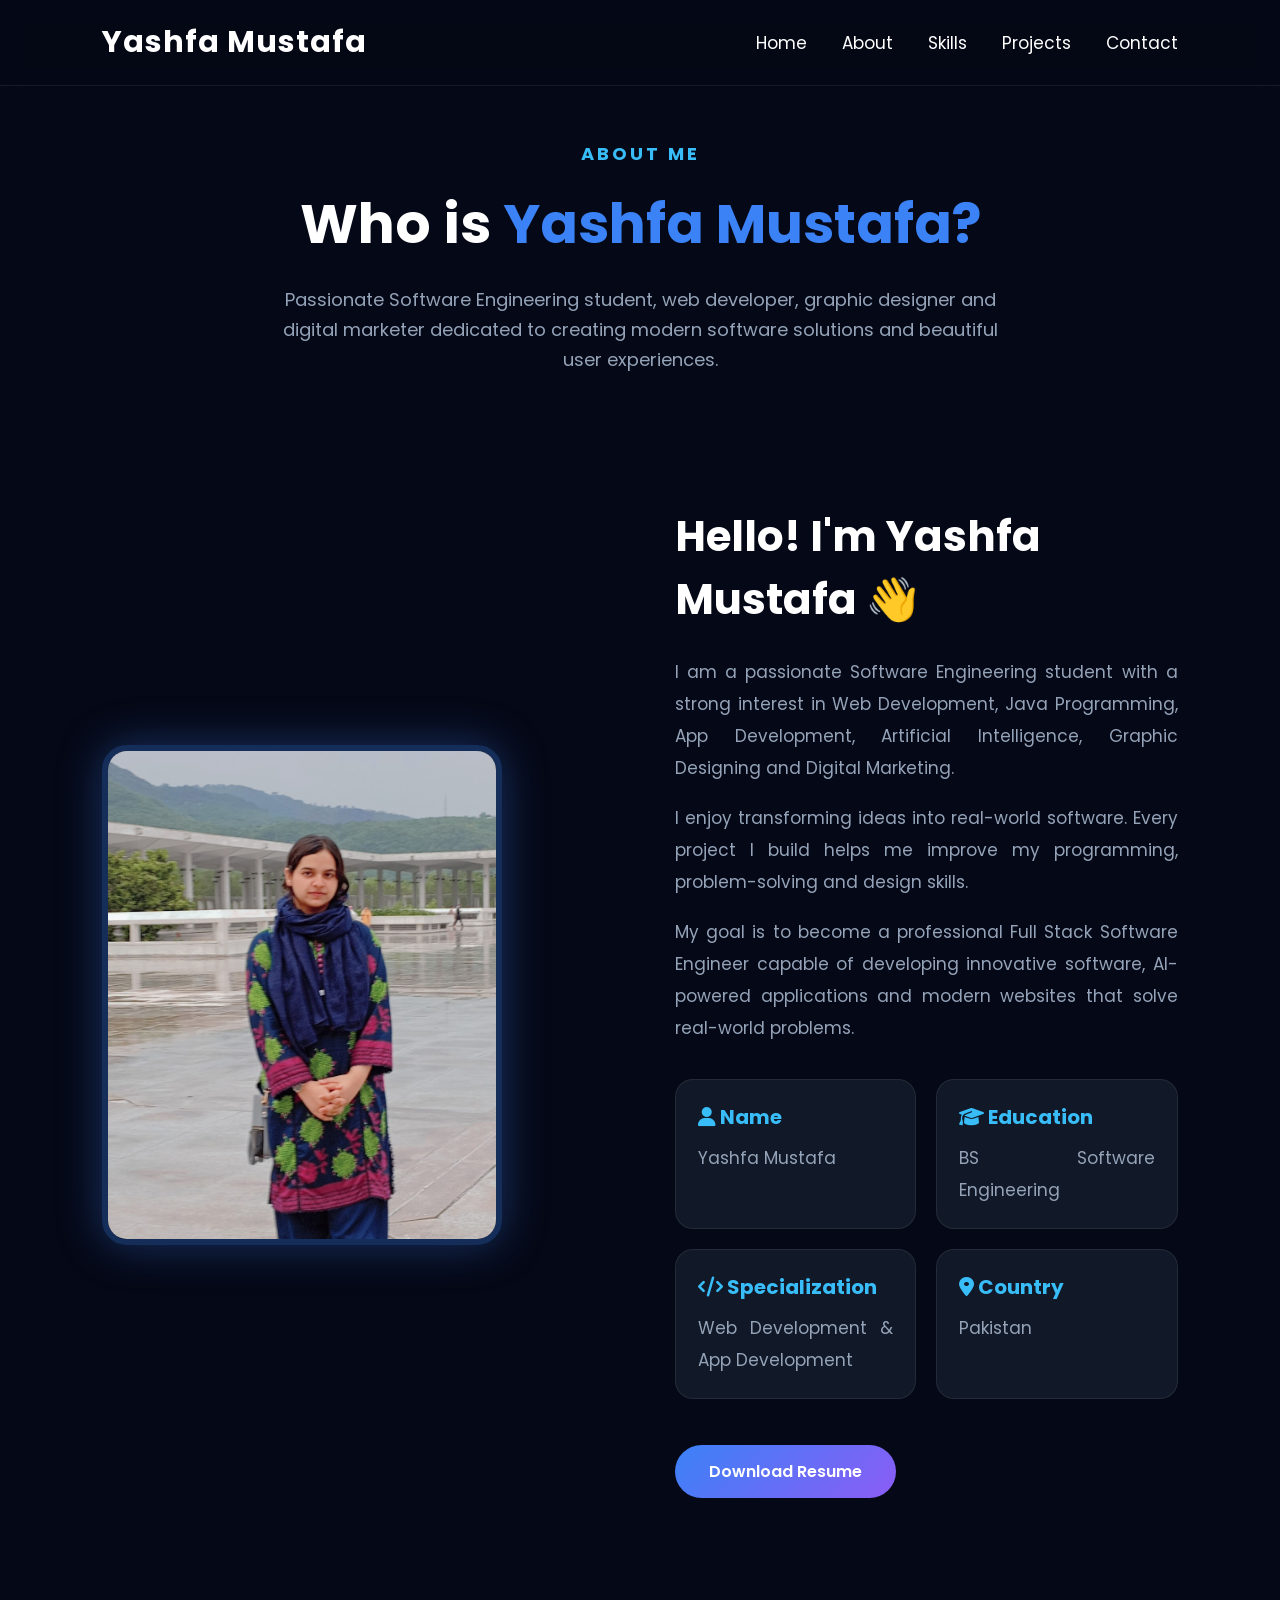
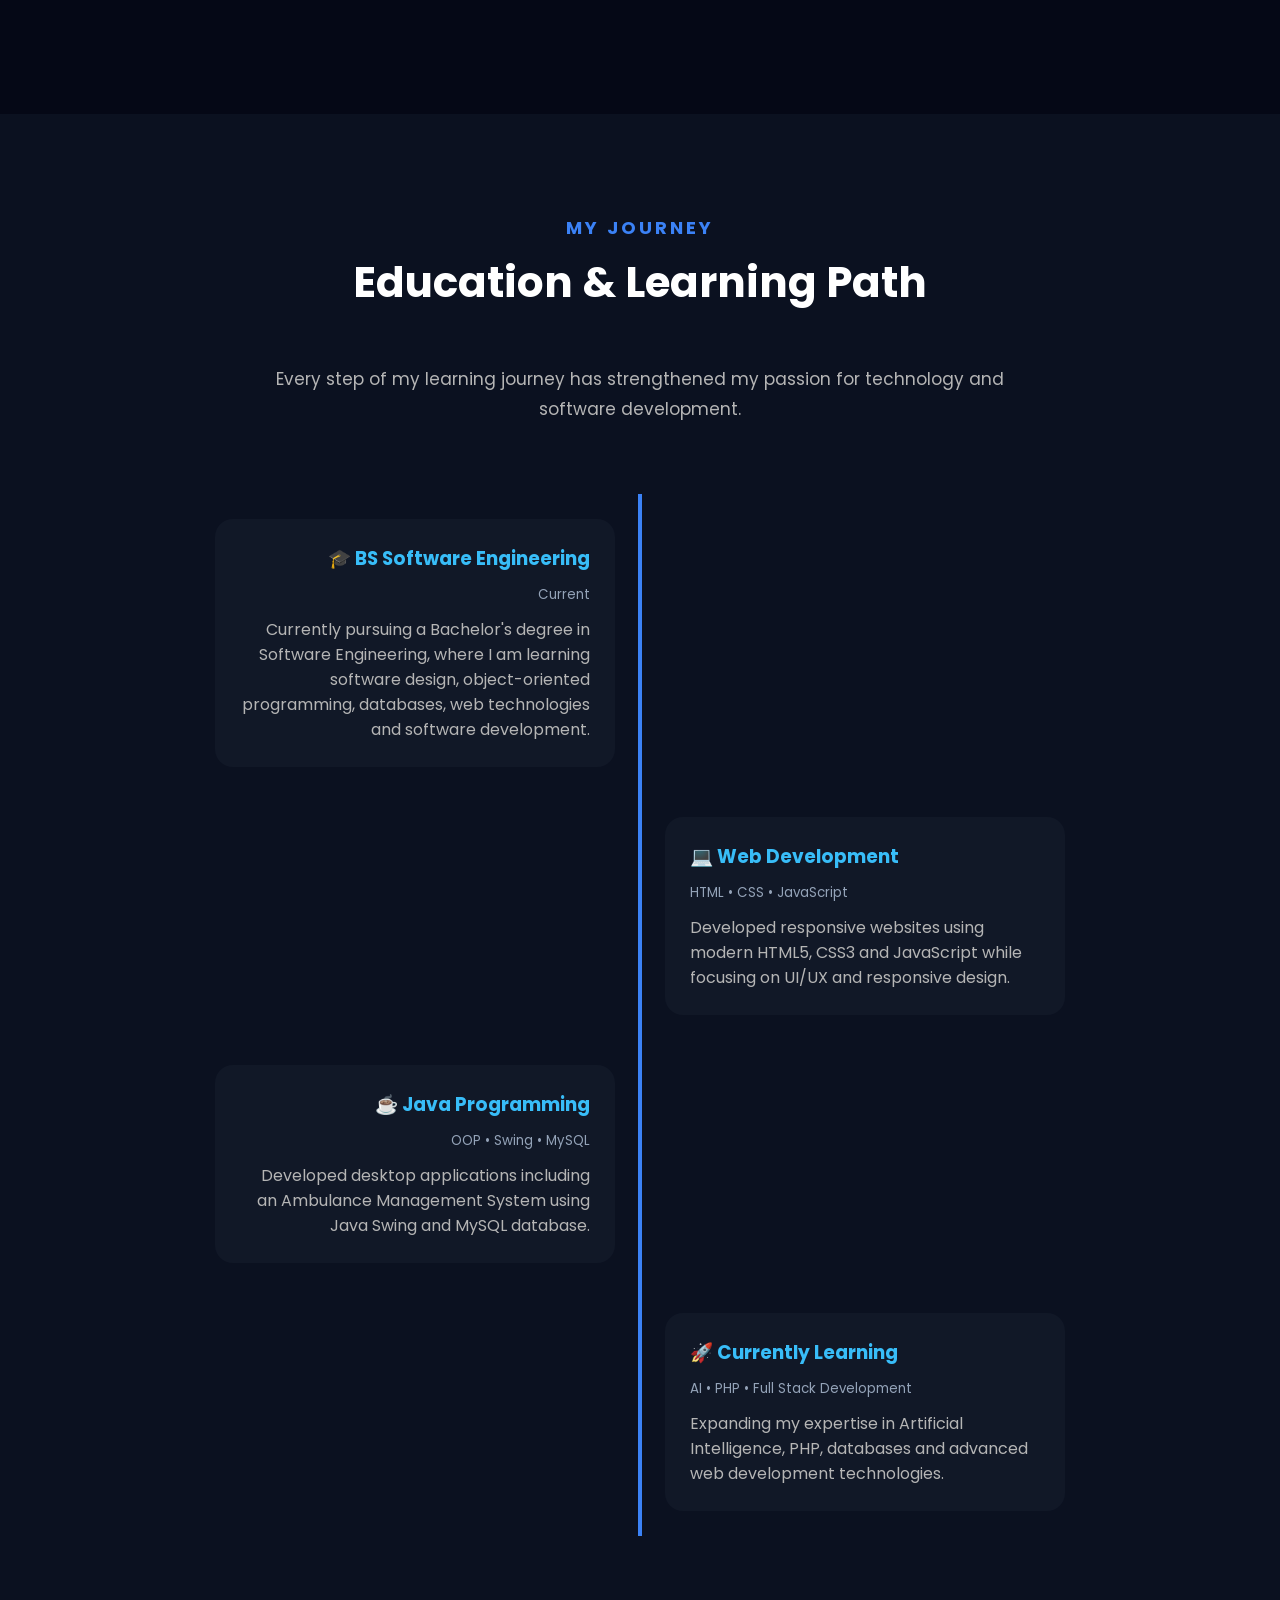
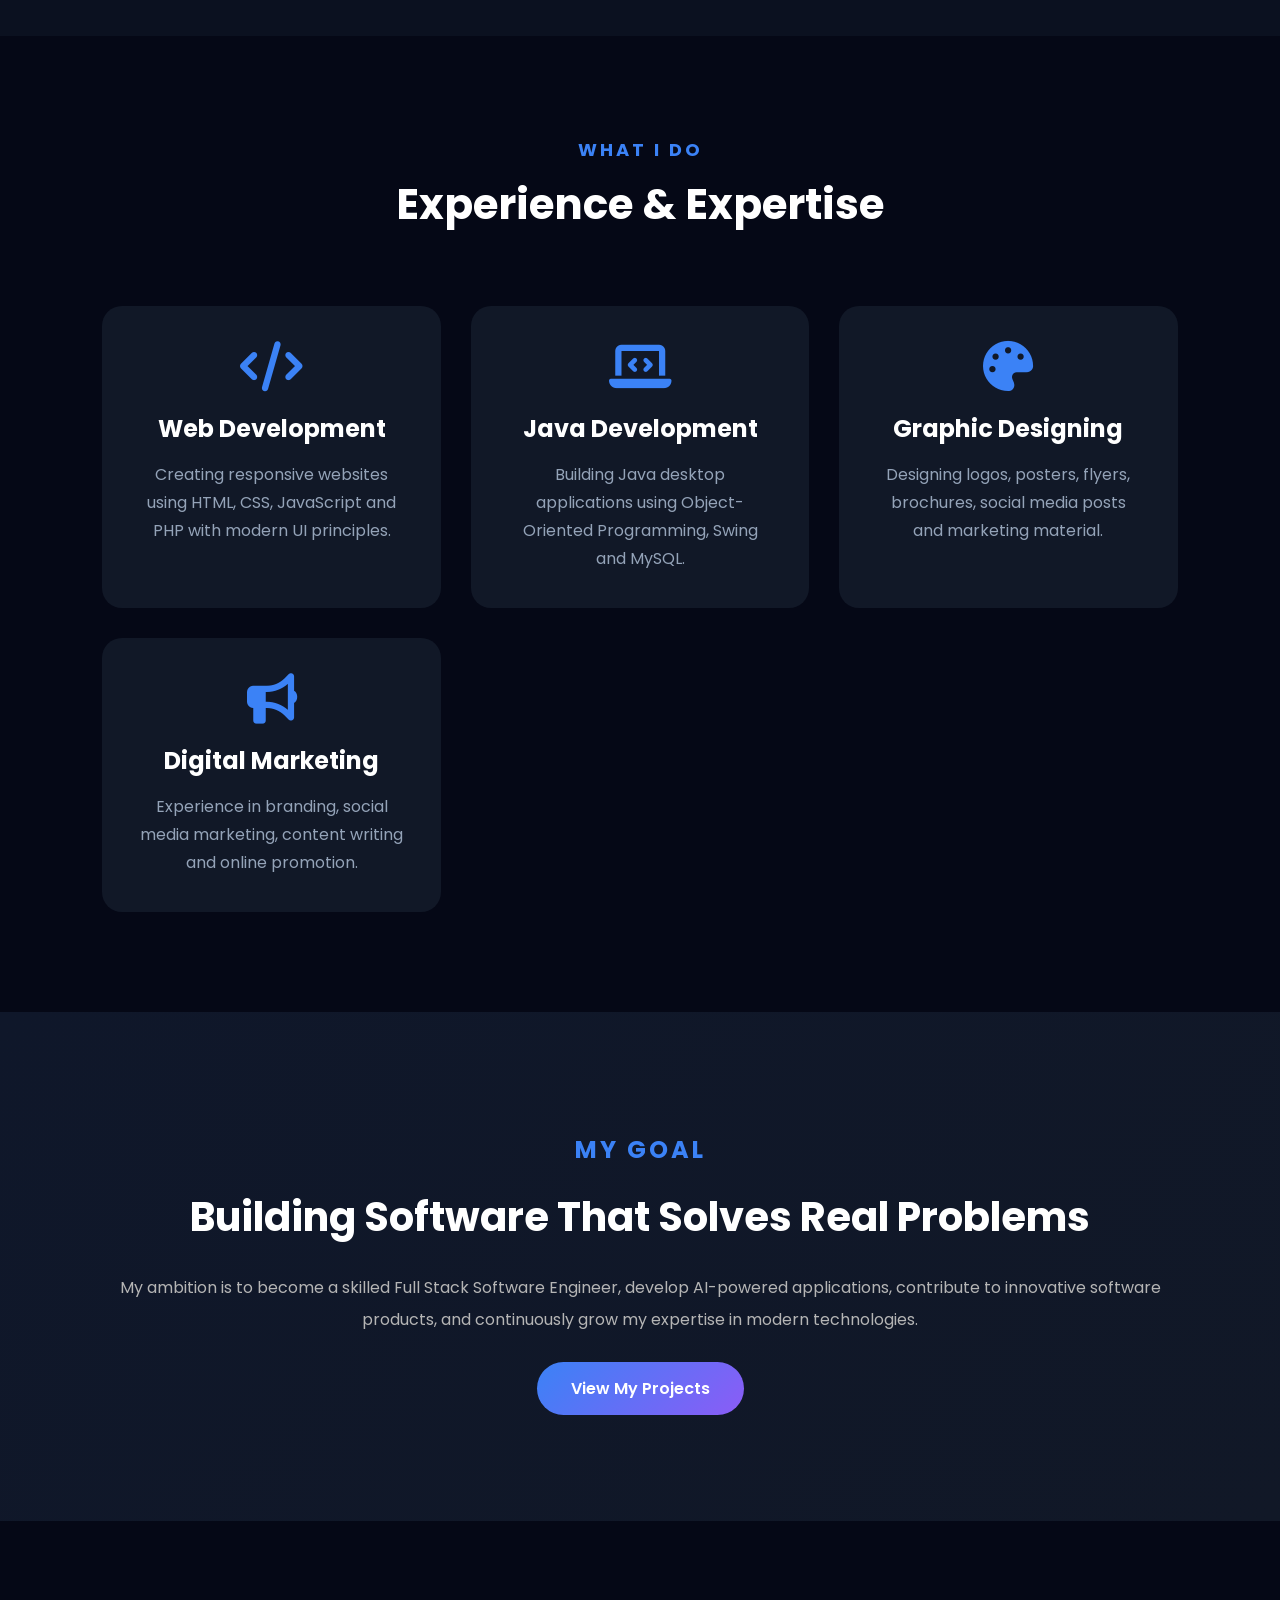
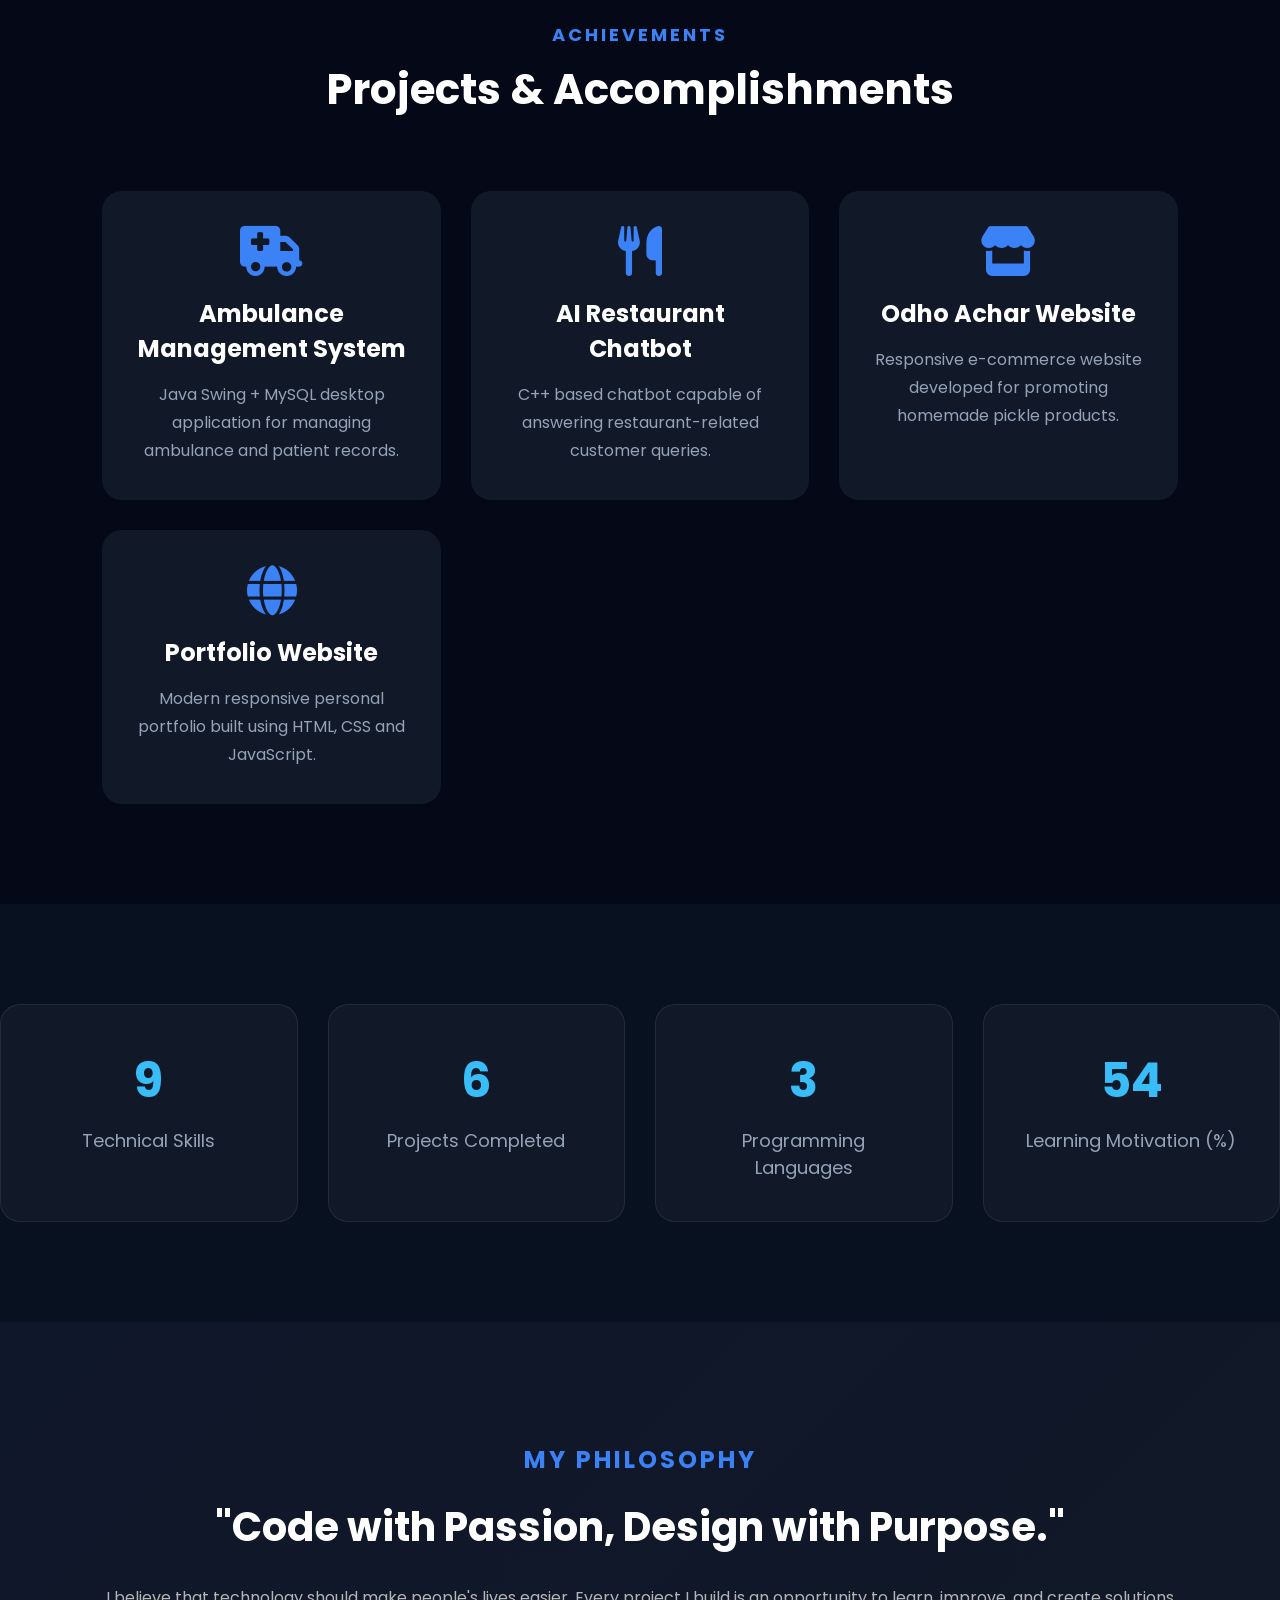
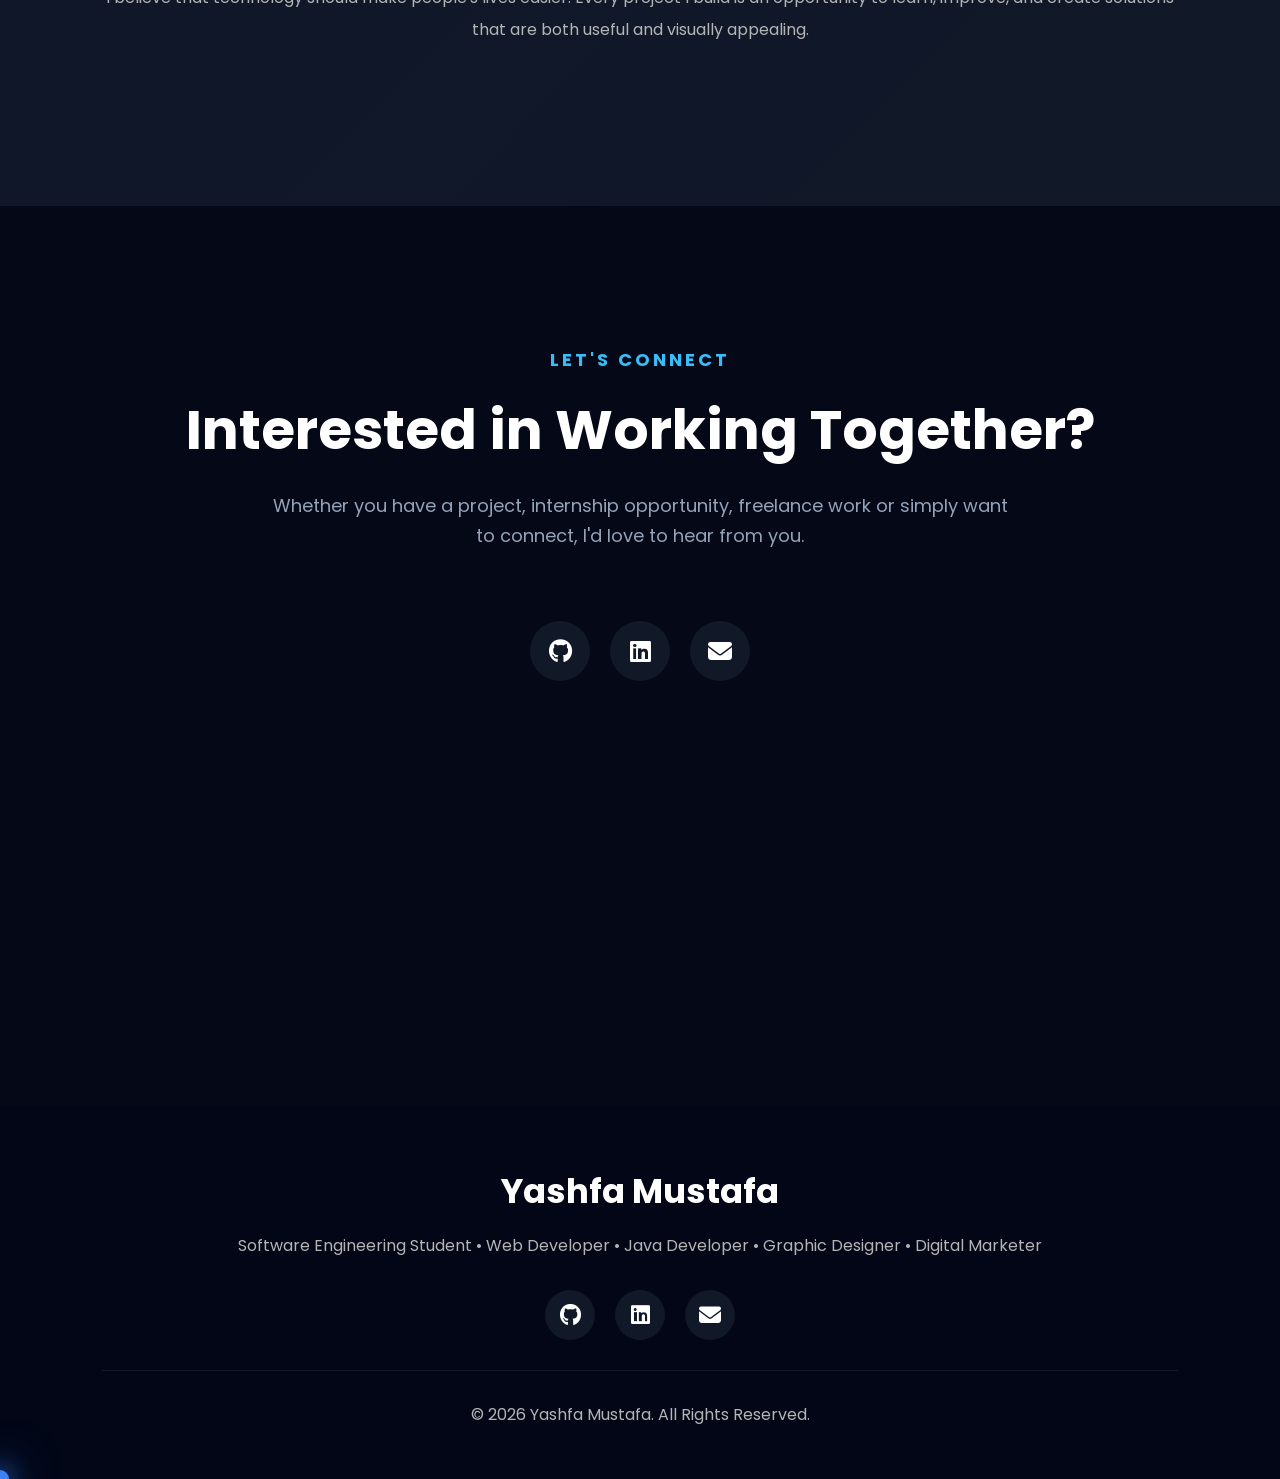
==== about.html @ 3dda93c2 "Add files via upload" ====
<!DOCTYPE html>
<html lang="en">

<head>

    <meta charset="UTF-8">

    <meta name="viewport" content="width=device-width, initial-scale=1.0">

    <title>About | Yashfa Mustafa</title>

    <link rel="stylesheet" href="style.css">

    <!-- Google Font -->

    <link href="https://fonts.googleapis.com/css2?family=Poppins:wght@300;400;500;600;700;800&display=swap" rel="stylesheet">

    <!-- Font Awesome -->

    <link rel="stylesheet"
        href="https://cdnjs.cloudflare.com/ajax/libs/font-awesome/6.6.0/css/all.min.css">

</head>

<body>

    <!--================ NAVBAR ================-->

    <nav class="navbar">

        <div class="logo">

            <a href="index.html">Yashfa Mustafa</a>

        </div>

        <ul class="nav-links">

            <li><a href="index.html">Home</a></li>

            <li><a href="about.html" class="active">About</a></li>

            <li><a href="skills.html">Skills</a></li>

            <li><a href="projects.html">Projects</a></li>

            <li><a href="contact.html">Contact</a></li>

        </ul>

    </nav>

    <!--================ ABOUT HERO ================-->

    <section class="about-page">

        <div class="about-header">

            <h4>ABOUT ME</h4>

            <h1>Who is <span>Yashfa Mustafa?</span></h1>

            <p>

                Passionate Software Engineering student, web developer,
                graphic designer and digital marketer dedicated to creating
                modern software solutions and beautiful user experiences.

            </p>

        </div>

        <div class="about-container">

            <!-- Left -->

            <div class="about-image fade-up">

                <img src="about.jpeg" alt="Yashfa Mustafa">

            </div>

            <!-- Right -->

            <div class="about-content fade-up">

                <h2>Hello! I'm Yashfa Mustafa 👋</h2>

                <p>

                    I am a passionate Software Engineering student with a
                    strong interest in Web Development, Java Programming, App Development,
                    Artificial Intelligence, Graphic Designing and Digital
                    Marketing.

                </p>

                <p>

                    I enjoy transforming ideas into real-world software.
                    Every project I build helps me improve my programming,
                    problem-solving and design skills.

                </p>

                <p>

                    My goal is to become a professional Full Stack Software
                    Engineer capable of developing innovative software,
                    AI-powered applications and modern websites that solve
                    real-world problems.

                </p>

                <div class="about-info">

                    <div class="info-box">

                        <h3><i class="fa-solid fa-user"></i> Name</h3>

                        <p>Yashfa Mustafa</p>

                    </div>

                    <div class="info-box">

                        <h3><i class="fa-solid fa-graduation-cap"></i> Education</h3>

                        <p>BS Software Engineering</p>

                    </div>

                    <div class="info-box">

                        <h3><i class="fa-solid fa-code"></i> Specialization</h3>

                        <p>Web Development & App  Development</p>

                    </div>

                    <div class="info-box">

                        <h3><i class="fa-solid fa-location-dot"></i> Country</h3>

                        <p>Pakistan</p>

                    </div>

                </div>

                <br>

                <a href="resume.pdf" class="btn-primary" download>

                    Download Resume

                </a>

            </div>

        </div>

    </section>
        <!--================ EDUCATION TIMELINE ================-->

    <section class="education">
        

        <div class="section-title">

            <h4>MY JOURNEY</h4>

            <h2>Education & Learning Path</h2>

            <p>
                Every step of my learning journey has strengthened my passion
                for technology and software development.
            </p>

        </div>

        <div class="timeline">

            <div class="timeline-item">

                <div class="timeline-content">

                    <h3>🎓 BS Software Engineering</h3>

                    <small>Current</small>

                    <p>

                        Currently pursuing a Bachelor's degree in Software Engineering,
                        where I am learning software design, object-oriented programming,
                        databases, web technologies and software development.

                    </p>

                </div>

            </div>

            <div class="timeline-item">

                <div class="timeline-content">

                    <h3>💻 Web Development</h3>

                    <small>HTML • CSS • JavaScript</small>

                    <p>

                        Developed responsive websites using modern HTML5, CSS3
                        and JavaScript while focusing on UI/UX and responsive design.

                    </p>

                </div>

            </div>

            <div class="timeline-item">

                <div class="timeline-content">

                    <h3>☕ Java Programming</h3>

                    <small>OOP • Swing • MySQL</small>

                    <p>

                        Developed desktop applications including an Ambulance
                        Management System using Java Swing and MySQL database.

                    </p>

                </div>

            </div>

            <div class="timeline-item">

                <div class="timeline-content">

                    <h3>🚀 Currently Learning</h3>

                    <small>AI • PHP • Full Stack Development</small>

                    <p>

                        Expanding my expertise in Artificial Intelligence,
                        PHP, databases and advanced web development technologies.

                    </p>

                </div>

            </div>

        </div>

    </section>

    <!--================ EXPERIENCE ================-->

    <section class="achievement">

        <div class="section-title">

            <h4>WHAT I DO</h4>

            <h2>Experience & Expertise</h2>

        </div>

        <div class="achievement-grid">

            <div class="achievement-card">

                <i class="fa-solid fa-code"></i>

                <h3>Web Development</h3>

                <p>

                    Creating responsive websites using HTML, CSS,
                    JavaScript and PHP with modern UI principles.

                </p>

            </div>

            <div class="achievement-card">

                <i class="fa-solid fa-laptop-code"></i>

                <h3>Java Development</h3>

                <p>

                    Building Java desktop applications using
                    Object-Oriented Programming, Swing and MySQL.

                </p>

            </div>

            <div class="achievement-card">

                <i class="fa-solid fa-palette"></i>

                <h3>Graphic Designing</h3>

                <p>

                    Designing logos, posters, flyers, brochures,
                    social media posts and marketing material.

                </p>

            </div>

            <div class="achievement-card">

                <i class="fa-solid fa-bullhorn"></i>

                <h3>Digital Marketing</h3>

                <p>

                    Experience in branding, social media marketing,
                    content writing and online promotion.

                </p>

            </div>

        </div>

    </section>

    <!--================ CAREER GOAL ================-->

    <section class="cta">

        <h2>MY GOAL</h2>

        <h1>Building Software That Solves Real Problems</h1>

        <p>

            My ambition is to become a skilled Full Stack Software Engineer,
            develop AI-powered applications, contribute to innovative software
            products, and continuously grow my expertise in modern technologies.

        </p>

        <a href="projects.html" class="btn-primary">

            View My Projects

        </a>

    </section>

    <!--================ ACHIEVEMENTS ================-->

    <section class="achievement">

        <div class="section-title">

            <h4>ACHIEVEMENTS</h4>

            <h2>Projects & Accomplishments</h2>

        </div>

        <div class="achievement-grid">

            <div class="achievement-card">

                <i class="fa-solid fa-truck-medical"></i>

                <h3>Ambulance Management System</h3>

                <p>

                    Java Swing + MySQL desktop application for
                    managing ambulance and patient records.

                </p>

            </div>

            <div class="achievement-card">

                <i class="fa-solid fa-utensils"></i>

                <h3>AI Restaurant Chatbot</h3>

                <p>

                    C++ based chatbot capable of answering
                    restaurant-related customer queries.

                </p>

            </div>

            <div class="achievement-card">

                <i class="fa-solid fa-store"></i>

                <h3>Odho Achar Website</h3>

                <p>

                    Responsive e-commerce website developed
                    for promoting homemade pickle products.

                </p>

            </div>

            <div class="achievement-card">

                <i class="fa-solid fa-globe"></i>

                <h3>Portfolio Website</h3>

                <p>

                    Modern responsive personal portfolio built
                    using HTML, CSS and JavaScript.

                </p>

            </div>

        </div>

    </section>

    <!--================ STATISTICS ================-->

    <section class="stats">

        <div class="stat-box">

            <h2 class="counter" data-target="15">0</h2>

            <p>Technical Skills</p>

        </div>

        <div class="stat-box">

            <h2 class="counter" data-target="10">0</h2>

            <p>Projects Completed</p>

        </div>

        <div class="stat-box">

            <h2 class="counter" data-target="5">0</h2>

            <p>Programming Languages</p>

        </div>

        <div class="stat-box">

            <h2 class="counter" data-target="100">0</h2>

            <p>Learning Motivation (%)</p>

        </div>

    </section>
        <!--================ PERSONAL QUOTE ================-->

    <section class="cta">

        <h2>MY PHILOSOPHY</h2>

        <h1>"Code with Passion, Design with Purpose."</h1>

        <p>

            I believe that technology should make people's lives easier.
            Every project I build is an opportunity to learn, improve,
            and create solutions that are both useful and visually appealing.

        </p>

    </section>

    <!--================ LET'S CONNECT ================-->

    <section class="contact-page">

        <div class="contact-header">

            <h4>LET'S CONNECT</h4>

            <h1>Interested in Working Together?</h1>

            <p>

                Whether you have a project, internship opportunity,
                freelance work or simply want to connect,
                I'd love to hear from you.

            </p>

        </div>

        <div class="contact-social">

            <a href="https://github.com/yashfamustafa" target="_blank">

                <i class="fab fa-github"></i>

            </a>

            <a href="https://linkedin.com/in/https://www.linkedin.com/in/yashfa-mustafa-2963463a3" target="_blank">

                <i class="fab fa-linkedin"></i>

            </a>

            <a href="mailto:yashfamustaf04@gmail.com">

                <i class="fas fa-envelope"></i>

            </a>

            

        </div>

    </section>

    <!--================ FOOTER ================-->

    <footer>

        <div class="footer-content">

            <h2>Yashfa Mustafa</h2>

            <p>

                Software Engineering Student • Web Developer • Java Developer
                • Graphic Designer • Digital Marketer

            </p>

            <div class="footer-icons">

                <a href="https://github.com/yashfamustafa" target="_blank">

                    <i class="fab fa-github"></i>

                </a>

                <a href="https://linkedin.com/in/https://www.linkedin.com/in/yashfa-mustafa-2963463a3" target="_blank">

                    <i class="fab fa-linkedin"></i>

                </a>

                <a href="mailto:yashfamustaf04@gmail.com">

                    <i class="fas fa-envelope"></i>

                </a>

            </div>

            <hr>

            <p>

                © 2026 Yashfa Mustafa. All Rights Reserved.

            </p>

        </div>

    </footer>

    <!--================ JAVASCRIPT ================-->

    <script src="script.js"></script>

</body>

</html>
---- style.css ----
/*=========================================
        GOOGLE FONT
=========================================*/

@import url('https://fonts.googleapis.com/css2?family=Poppins:wght@300;400;500;600;700;800&display=swap');

/*=========================================
        RESET
=========================================*/

*{
    margin:0;
    padding:0;
    box-sizing:border-box;
    scroll-behavior:smooth;
}

html{
    scroll-behavior:smooth;
}

body{

    font-family:'Poppins',sans-serif;
    background:#050816;
    color:white;
    overflow-x:hidden;
}

/*=========================================
        VARIABLES
=========================================*/

:root{

    --primary:#3b82f6;
    --secondary:#8b5cf6;
    --dark:#050816;
    --dark2:#0f172a;
    --card:#111827;
    --white:#ffffff;
    --gray:#b5b5b5;
    --shadow:0 15px 35px rgba(0,0,0,.35);

}

/*=========================================
        SCROLLBAR
=========================================*/

::-webkit-scrollbar{
    width:10px;
}

::-webkit-scrollbar-track{
    background:#050816;
}

::-webkit-scrollbar-thumb{
    background:linear-gradient(var(--primary),var(--secondary));
    border-radius:20px;
}

::-webkit-scrollbar-thumb:hover{
    background:#2563eb;
}

/*=========================================
        LINKS
=========================================*/

a{
    text-decoration:none;
    color:white;
}

ul{
    list-style:none;
}

img{
    max-width:100%;
    display:block;
}

/*=========================================
            NAVBAR
=========================================*/

.navbar{

    position:fixed;
    top:0;
    left:0;

    width:100%;

    padding:20px 8%;

    display:flex;

    justify-content:space-between;

    align-items:center;

    background:rgba(5,8,22,.75);

    backdrop-filter:blur(12px);

    z-index:1000;

    border-bottom:1px solid rgba(255,255,255,.08);

}

.logo a{

    font-size:30px;

    font-weight:700;

    color:white;

    letter-spacing:1px;

}

.logo span{

    color:var(--primary);

}

.nav-links{

    display:flex;

    gap:35px;

}

.nav-links li a{

    font-size:17px;

    transition:.4s;

    position:relative;

}

.nav-links li a:hover{

    color:var(--primary);

}

.nav-links li a::after{

    content:"";

    position:absolute;

    left:0;

    bottom:-8px;

    width:0;

    height:3px;

    background:linear-gradient(90deg,var(--primary),var(--secondary));

    transition:.4s;

}

.nav-links li a:hover::after,
.nav-links li a.active::after{

    width:100%;

}

.nav-links li a.active{

    color:var(--primary);

}

/*=========================================
        NAV BUTTON
=========================================*/

.nav-btn{

    background:linear-gradient(135deg,var(--primary),var(--secondary));

    padding:12px 28px;

    border-radius:50px;

    font-weight:600;

    transition:.4s;

}

.nav-btn:hover{

    transform:translateY(-5px);

    box-shadow:0 12px 30px rgba(59,130,246,.45);

}

/*=========================================
            HERO
=========================================*/

.hero{

    min-height:100vh;

    display:flex;

    justify-content:space-between;

    align-items:center;

    padding:120px 8% 60px;

    gap:80px;

    position:relative;

}

/*=========================================
        HERO CONTENT
=========================================*/

.hero-content{

    flex:1;

}

.hero-subtitle{

    color:var(--primary);

    font-size:20px;

    letter-spacing:2px;

}

.hero-content h1{

    font-size:70px;

    margin:15px 0;

    line-height:1.1;

}

.hero-content h2{

    font-size:34px;

    color:var(--secondary);

    min-height:45px;

    margin-bottom:25px;

}

.hero-content p{

    color:var(--gray);

    font-size:18px;

    line-height:32px;

    margin-bottom:35px;

    max-width:650px;

}

/*=========================================
        BUTTONS
=========================================*/

.hero-buttons{

    display:flex;

    gap:20px;

    margin-bottom:40px;

}

.btn-primary{

    background:linear-gradient(135deg,var(--primary),var(--secondary));

    padding:15px 34px;

    border-radius:50px;

    transition:.4s;

    font-weight:600;

}

.btn-primary:hover{

    transform:translateY(-6px);

    box-shadow:0 15px 35px rgba(59,130,246,.5);

}

.btn-secondary{

    border:2px solid var(--primary);

    padding:15px 34px;

    border-radius:50px;

    transition:.4s;

    font-weight:600;

}

.btn-secondary:hover{

    background:var(--primary);

    transform:translateY(-6px);

}

/*=========================================
        SOCIAL ICONS
=========================================*/

.social-icons{

    display:flex;

    gap:20px;

}

.social-icons a{

    width:50px;

    height:50px;

    display:flex;

    justify-content:center;

    align-items:center;

    border-radius:50%;

    background:#111827;

    transition:.4s;

    font-size:22px;

}

.social-icons a:hover{

    background:linear-gradient(135deg,var(--primary),var(--secondary));

    transform:translateY(-8px) rotate(360deg);

}


/*=========================================
        HERO IMAGE
=========================================*/

.hero-image{
    flex:1;
    display:flex;
    justify-content:center;
    align-items:center;
    position:relative;
}

.hero-image img{
    width:420px;
    height:420px;
    object-fit:cover;
    border-radius:50%;
    border:8px solid rgba(255,255,255,.08);
    box-shadow:0 0 50px rgba(59,130,246,.45);
    position:relative;
    z-index:2;
    transition:.5s;
}

.hero-image img:hover{
    transform:scale(1.05);
}

/*=========================================
        GLOWING CIRCLE
=========================================*/

.circle{
    position:absolute;
    width:520px;
    height:520px;
    border-radius:50%;
    background:linear-gradient(135deg,#3b82f6,#8b5cf6);
    filter:blur(90px);
    opacity:.35;
    animation:glow 6s ease-in-out infinite;
}

/*=========================================
        FLOATING SHAPES
=========================================*/

.hero::before{
    content:"";
    position:absolute;
    width:250px;
    height:250px;
    background:#3b82f6;
    border-radius:50%;
    filter:blur(120px);
    top:100px;
    left:-100px;
    opacity:.25;
    animation:float1 8s ease-in-out infinite;
}

.hero::after{
    content:"";
    position:absolute;
    width:220px;
    height:220px;
    background:#8b5cf6;
    border-radius:50%;
    filter:blur(120px);
    bottom:60px;
    right:-80px;
    opacity:.25;
    animation:float2 10s ease-in-out infinite;
}

/*=========================================
        SCROLL DOWN
=========================================*/

.scroll-down{
    text-align:center;
    color:#cbd5e1;
    margin-top:-20px;
    padding-bottom:40px;
    animation:bounce 2s infinite;
}

.scroll-down span{
    display:block;
    margin-bottom:10px;
    letter-spacing:2px;
    font-size:14px;
}

.scroll-down i{
    font-size:24px;
    color:#3b82f6;
}

/*=========================================
        TYPING TEXT
=========================================*/

#typing{
    color:#38bdf8;
    border-right:3px solid #38bdf8;
    white-space:nowrap;
    overflow:hidden;
}

/*=========================================
        ANIMATIONS
=========================================*/

@keyframes glow{

    0%{
        transform:scale(1);
    }

    50%{
        transform:scale(1.08);
    }

    100%{
        transform:scale(1);
    }

}

@keyframes float1{

    0%{
        transform:translateY(0px);
    }

    50%{
        transform:translateY(-40px);
    }

    100%{
        transform:translateY(0px);
    }

}

@keyframes float2{

    0%{
        transform:translateY(0px);
    }

    50%{
        transform:translateY(35px);
    }

    100%{
        transform:translateY(0px);
    }

}

@keyframes bounce{

    0%{
        transform:translateY(0);
    }

    50%{
        transform:translateY(10px);
    }

    100%{
        transform:translateY(0);
    }

}

/*=========================================
        RESPONSIVE HERO
=========================================*/

@media(max-width:992px){

.hero{

flex-direction:column-reverse;

text-align:center;

padding-top:140px;

}

.hero-content{

display:flex;

flex-direction:column;

align-items:center;

}

.hero-content p{

max-width:100%;

}

.hero-image img{

width:320px;

height:320px;

}

.circle{

width:380px;

height:380px;

}

}

@media(max-width:576px){

.hero-content h1{

font-size:46px;

}

.hero-content h2{

font-size:24px;

}

.hero-content p{

font-size:16px;

line-height:28px;

}

.hero-buttons{

flex-direction:column;

width:100%;

}

.btn-primary,
.btn-secondary{

text-align:center;

width:100%;

}

.hero-image img{

width:260px;

height:260px;

}

.circle{

width:300px;

height:300px;

}

.social-icons{

justify-content:center;

}

}
/*=========================================
        SECTION TITLE
=========================================*/

.section-title{
    text-align:center;
    margin-bottom:70px;
}

.section-title h4{
    color:var(--primary);
    letter-spacing:3px;
    font-size:18px;
    margin-bottom:10px;
}

.section-title h2{
    font-size:45px;
    margin-bottom:20px;
}

.section-title p{
    color:var(--gray);
    width:70%;
    margin:auto;
    line-height:30px;
    font-size:17px;
}

/*=========================================
        WHY CHOOSE ME
=========================================*/

.why-me{
    padding:100px 8%;
    background:var(--dark2);
}

.why-container{
    display:grid;
    grid-template-columns:repeat(auto-fit,minmax(300px,1fr));
    gap:35px;
}

.why-card{
    background:rgba(17,24,39,.9);
    border-radius:20px;
    padding:40px 30px;
    text-align:center;
    transition:.5s;
    border:1px solid rgba(255,255,255,.08);
    box-shadow:var(--shadow);
}

.why-card:hover{
    transform:translateY(-15px);
    border-color:var(--primary);
    box-shadow:0 20px 45px rgba(59,130,246,.35);
}

.why-card i{
    font-size:55px;
    color:var(--primary);
    margin-bottom:25px;
    transition:.4s;
}

.why-card:hover i{
    transform:rotate(10deg) scale(1.15);
    color:var(--secondary);
}

.why-card h3{
    font-size:25px;
    margin-bottom:15px;
}

.why-card p{
    color:var(--gray);
    line-height:28px;
}

/*=========================================
        STATS SECTION
=========================================*/

.stats{
    padding:90px 8%;
    display:grid;
    grid-template-columns:repeat(auto-fit,minmax(220px,1fr));
    gap:30px;
    background:#08111f;
}

.stat-box{
    background:rgba(17,24,39,.9);
    padding:45px;
    border-radius:20px;
    text-align:center;
    transition:.5s;
    border:1px solid rgba(255,255,255,.08);
}

.stat-box:hover{
    transform:translateY(-12px);
    box-shadow:0 20px 45px rgba(59,130,246,.35);
}

.stat-box h2{
    font-size:55px;
    color:var(--primary);
    margin-bottom:10px;
}

.stat-box p{
    color:var(--gray);
    font-size:18px;
}

/*=========================================
        SERVICES
=========================================*/

.services{
    padding:100px 8%;
    background:var(--dark2);
}

.services-container{
    display:grid;
    grid-template-columns:repeat(auto-fit,minmax(280px,1fr));
    gap:35px;
}

.service{
    background:rgba(17,24,39,.9);
    border-radius:20px;
    padding:40px 30px;
    text-align:center;
    transition:.5s;
    border:1px solid rgba(255,255,255,.08);
}

.service:hover{
    transform:translateY(-15px);
    border-color:var(--secondary);
    box-shadow:0 20px 45px rgba(139,92,246,.35);
}

.service i{
    font-size:55px;
    color:var(--secondary);
    margin-bottom:25px;
}

.service h3{
    font-size:24px;
    margin-bottom:15px;
}

.service p{
    color:var(--gray);
    line-height:28px;
}

/*=========================================
        RESPONSIVE
=========================================*/

@media(max-width:768px){

.section-title h2{
    font-size:34px;
}

.section-title p{
    width:100%;
}

.why-container,
.services-container,
.stats{
    grid-template-columns:1fr;
}

.stat-box h2{
    font-size:45px;
}

}
/*=========================================
        FEATURED PROJECTS
=========================================*/

.featured-projects{
    padding:100px 8%;
    background:#050816;
}

.project-container{

display:grid;

grid-template-columns:repeat(auto-fit,minmax(350px,1fr));

gap:35px;

margin-top:60px;

}

.project-grid{
    display:grid;
    grid-template-columns:repeat(auto-fit,minmax(350px,1fr));
    gap:30px;
}

.project-card{

background:#111827;

border-radius:20px;

overflow:hidden;

transition:.4s;

border:1px solid rgba(255,255,255,.08);

display:flex;

flex-direction:column;

height:100%;

}

.project-card:hover{

transform:translateY(-10px);

box-shadow:0 20px 40px rgba(59,130,246,.35);

}

.project-card:hover{
    transform:translateY(-15px);
    box-shadow:0 25px 50px rgba(59,130,246,.35);
}

.project-card img{

width:100%;

height:230px;

object-fit:cover;

display:block;

}

.project-card:hover img{
    transform:scale(1.08);
}

.project-content{

padding:25px;

}

.project-content h3{

font-size:26px;

margin-bottom:15px;

}

.project-content p{

color:#94a3b8;

line-height:28px;

margin-bottom:20px;

}

.project-content h3{
    font-size:28px;
    margin-bottom:15px;
    color:#fff;
}

.project-content p{
    color:var(--gray);
    line-height:28px;
    margin-bottom:25px;
}

/*==========================
      TECHNOLOGY TAGS
===========================*/

.tech{

display:flex;

flex-wrap:wrap;

gap:10px;

margin-bottom:25px;

}

.tech span{

background:#1e293b;

padding:8px 16px;

border-radius:30px;

color:#38bdf8;

font-size:14px;

}



/*==========================
      PROJECT BUTTONS
===========================*/

.project-buttons{

display:flex;

justify-content:space-between;

gap:15px;

}

.project-btn,
.project-btn2{

flex:1;

padding:12px;

text-align:center;

text-decoration:none;

border-radius:30px;

font-weight:600;

transition:.3s;

}

.project-btn{

background:#3b82f6;

color:white;

}

.project-btn2{

border:2px solid #3b82f6;

color:white;

}

.project-btn:hover{

background:#2563eb;

}

.project-btn2:hover{

background:#3b82f6;

}

/*=========================================
          CALL TO ACTION
=========================================*/

.cta{

    padding:120px 8%;

    text-align:center;

    background:linear-gradient(135deg,#0f172a,#111827);

}

.cta h2{

    color:var(--primary);

    letter-spacing:3px;

    margin-bottom:20px;

}

.cta h1{

    font-size:52px;

    margin-bottom:25px;

}

.cta p{

    width:70%;

    margin:auto;

    color:var(--gray);

    line-height:32px;

    margin-bottom:40px;

}

.cta-buttons{

    display:flex;

    justify-content:center;

    gap:25px;

}

/*=========================================
             FOOTER
=========================================*/

footer{

    background:#020617;

    padding:60px 8% 30px;

    text-align:center;

}

.footer-content h2{

    font-size:34px;

    margin-bottom:15px;

}

.footer-content p{

    color:var(--gray);

    line-height:28px;

    margin-bottom:20px;

}

.footer-icons{

    display:flex;

    justify-content:center;

    gap:20px;

    margin:30px 0;

}

.footer-icons a{

    width:50px;

    height:50px;

    display:flex;

    justify-content:center;

    align-items:center;

    background:#111827;

    border-radius:50%;

    transition:.4s;

    font-size:22px;

}

.footer-icons a:hover{

    background:linear-gradient(135deg,var(--primary),var(--secondary));

    transform:translateY(-8px) rotate(360deg);

}

footer hr{

    border:none;

    height:1px;

    background:rgba(255,255,255,.08);

    margin:30px 0;

}

/*=========================================
           RESPONSIVE
=========================================*/

@media(max-width:768px){

.project-container{

grid-template-columns:1fr;

}

}

.cta h1{

font-size:40px;

}

.cta p{

width:100%;

}



@media(max-width:768px){

.project-buttons{

flex-direction:column;

}

.cta-buttons{

flex-direction:column;

align-items:center;

}

.cta .btn-primary,
.cta .btn-secondary{

width:220px;

}

.footer-icons{

flex-wrap:wrap;

}

}

/*=========================================
            ABOUT PAGE
=========================================*/

.about-page{

    padding:120px 8%;

    background:#0f172a;

}

/*=========================
        ABOUT HEADER
==========================*/

.about-header{

    text-align:center;

    margin-bottom:70px;

}

.about-header h4{

    color:var(--primary);

    letter-spacing:3px;

    margin-bottom:15px;

}

.about-header h1{

    font-size:52px;

    margin-bottom:20px;

}

.about-header p{

    color:var(--gray);

    width:70%;

    margin:auto;

    line-height:32px;

}

/*=========================
        ABOUT CONTAINER
==========================*/

.about-container{

    display:flex;

    justify-content:space-between;

    align-items:center;

    gap:70px;

}

/*=========================
        IMAGE
==========================*/

.about-image{

    flex:1;

    position:relative;

}

.about-image img{

    width:100%;

    max-width:430px;

    border-radius:25px;

    box-shadow:0 25px 50px rgba(59,130,246,.25);

    transition:.5s;

}

.about-image img:hover{

    transform:scale(1.05);

}

/*=========================
        CONTENT
==========================*/

.about-content{

    flex:1;

}

.about-content h2{

    font-size:42px;

    margin-bottom:20px;

}

.about-content p{

    color:var(--gray);

    line-height:32px;

    margin-bottom:20px;

    text-align:justify;

}

/*=========================
        INFORMATION BOXES
==========================*/

.about-info{

    display:grid;

    grid-template-columns:repeat(2,1fr);

    gap:20px;

    margin-top:40px;

}

.info-box{

    background:#111827;

    padding:25px;

    border-radius:18px;

    transition:.4s;

    border:1px solid rgba(255,255,255,.08);

}

.info-box:hover{

    transform:translateY(-10px);

    box-shadow:0 15px 35px rgba(59,130,246,.3);

}

.info-box h3{

    color:var(--primary);

    margin-bottom:10px;

}

.info-box p{

    margin:0;

    color:#d1d5db;

}

/*=========================
        EDUCATION
==========================*/

.education{

    margin-top:80px;

}

.education h2{

    text-align:center;

    font-size:42px;

    margin-bottom:50px;

}

.timeline{

    position:relative;

    margin:auto;

    max-width:900px;

}

.timeline::before{

    content:"";

    position:absolute;

    left:50%;

    width:4px;

    height:100%;

    background:var(--primary);

    transform:translateX(-50%);

}

.timeline-item{

    position:relative;

    width:50%;

    padding:30px;

}

.timeline-item:nth-child(odd){

    left:0;

    text-align:right;

}

.timeline-item:nth-child(even){

    left:50%;

}

.timeline-content{

    background:#111827;

    padding:25px;

    border-radius:18px;

    transition:.4s;

}

.timeline-content:hover{

    transform:scale(1.04);

    box-shadow:0 15px 35px rgba(59,130,246,.3);

}

.timeline-content h3{

    color:var(--primary);

    margin-bottom:10px;

}

.timeline-content p{

    color:var(--gray);

}

/*=========================
      ACHIEVEMENTS
==========================*/

.achievement{

    padding:100px 8%;

    background:#050816;

}

.achievement h2{

    text-align:center;

    margin-bottom:60px;

    font-size:42px;

}

.achievement-grid{

    display:grid;

    grid-template-columns:repeat(auto-fit,minmax(280px,1fr));

    gap:30px;

}

.achievement-card{

    background:#111827;

    border-radius:20px;

    padding:35px;

    text-align:center;

    transition:.4s;

}

.achievement-card:hover{

    transform:translateY(-10px);

    box-shadow:0 15px 35px rgba(139,92,246,.3);

}

.achievement-card i{

    font-size:50px;

    color:var(--secondary);

    margin-bottom:20px;

}

.achievement-card h3{

    margin-bottom:15px;

}

.achievement-card p{

    color:var(--gray);

    line-height:28px;

}

/*=========================
        DOWNLOAD CV
==========================*/

.cv-section{

    text-align:center;

    padding:80px 8%;

}

.cv-section h2{

    margin-bottom:20px;

}

.cv-section p{

    color:var(--gray);

    margin-bottom:35px;

}

/*=========================
        RESPONSIVE
==========================*/

@media(max-width:992px){

.about-container{

flex-direction:column;

text-align:center;

}

.about-content p{

text-align:center;

}

.about-header p{

width:100%;

}

.timeline::before{

left:20px;

}

.timeline-item{

width:100%;

left:0 !important;

padding-left:60px;

text-align:left !important;

}

}

@media(max-width:768px){

.about-info{

grid-template-columns:1fr;

}

.about-header h1{

font-size:40px;

}

.about-content h2{

font-size:34px;

}

}
/*=========================================
              SKILLS PAGE
=========================================*/

.skills-page{
    padding:120px 8%;
    background:#050816;
}

/*==============================
        SKILLS HEADER
===============================*/

.skills-header{
    text-align:center;
    margin-bottom:70px;
}

.skills-header h4{
    color:var(--primary);
    letter-spacing:3px;
    margin-bottom:15px;
}

.skills-header h1{
    font-size:52px;
    margin-bottom:20px;
}

.skills-header p{
    width:70%;
    margin:auto;
    color:var(--gray);
    line-height:30px;
}

/*==============================
      SKILL CATEGORY
===============================*/

.skill-category{
    margin-bottom:90px;
}

.skill-category h2{
    font-size:38px;
    color:var(--white);
    margin-bottom:40px;
    text-align:center;
}

/*==============================
        SKILL GRID
===============================*/

.skills-grid{
    display:grid;
    grid-template-columns:repeat(auto-fit,minmax(280px,1fr));
    gap:30px;
}

/*==============================
        SKILL CARD
===============================*/

.skill-card{

    background:rgba(17,24,39,.95);

    border-radius:20px;

    padding:35px;

    text-align:center;

    transition:.5s;

    border:1px solid rgba(255,255,255,.08);

    box-shadow:0 20px 40px rgba(0,0,0,.25);

}

.skill-card:hover{

    transform:translateY(-12px);

    border-color:var(--primary);

    box-shadow:0 20px 45px rgba(59,130,246,.35);

}

.skill-card i{

    font-size:55px;

    color:var(--primary);

    margin-bottom:20px;

    transition:.4s;

}

.skill-card:hover i{

    transform:rotate(10deg) scale(1.15);

    color:var(--secondary);

}

.skill-card h3{

    margin-bottom:20px;

    font-size:24px;

}

/*==============================
      PROGRESS BAR
===============================*/

.progress{

    width:100%;

    height:12px;

    background:#1f2937;

    border-radius:50px;

    overflow:hidden;

}

.progress-bar{

    height:100%;

    border-radius:50px;

    background:linear-gradient(90deg,var(--primary),var(--secondary));

    position:relative;

    transition:width 2s ease;

}

.progress-bar span{

    position:absolute;

    right:10px;

    top:-28px;

    font-size:13px;

    color:#fff;

}

/*==============================
      TOOLS SECTION
===============================*/

.tools{

    margin-top:100px;

}

.tools h2{

    text-align:center;

    margin-bottom:40px;

    font-size:40px;

}

.tools-grid{

    display:grid;

    grid-template-columns:repeat(auto-fit,minmax(160px,1fr));

    gap:25px;

}

.tool{

    background:#111827;

    border-radius:18px;

    padding:30px;

    text-align:center;

    transition:.4s;

}

.tool:hover{

    transform:translateY(-10px);

    box-shadow:0 15px 30px rgba(59,130,246,.35);

}

.tool i{

    font-size:45px;

    color:var(--primary);

    margin-bottom:15px;

}

.tool p{

    color:#fff;

}

/*==============================
      CERTIFICATES
===============================*/

.certificates{

    margin-top:100px;

}

.certificates h2{

    text-align:center;

    margin-bottom:45px;

    font-size:40px;

}

.certificate-grid{

    display:grid;

    grid-template-columns:repeat(auto-fit,minmax(280px,1fr));

    gap:30px;

}

.certificate-card{

    background:#111827;

    border-radius:20px;

    padding:35px;

    transition:.4s;

    text-align:center;

}

.certificate-card:hover{

    transform:translateY(-12px);

    box-shadow:0 15px 35px rgba(139,92,246,.35);

}

.certificate-card i{

    font-size:50px;

    color:gold;

    margin-bottom:20px;

}

.certificate-card h3{

    margin-bottom:15px;

}

.certificate-card p{

    color:var(--gray);

    line-height:28px;

}

/*==============================
      SKILL COUNTERS
===============================*/

.skill-counter{

    margin-top:100px;

    display:grid;

    grid-template-columns:repeat(auto-fit,minmax(220px,1fr));

    gap:30px;

}

.counter-box{

    background:#111827;

    padding:40px;

    border-radius:20px;

    text-align:center;

    transition:.4s;

}

.counter-box:hover{

    transform:translateY(-10px);

    box-shadow:0 15px 35px rgba(59,130,246,.3);

}

.counter-box h2{

    color:var(--primary);

    font-size:50px;

    margin-bottom:10px;

}

.counter-box p{

    color:var(--gray);

}

/*==============================
      RESPONSIVE
===============================*/

@media(max-width:992px){

.skills-header p{

width:100%;

}

}

@media(max-width:768px){

.skills-header h1{

font-size:40px;

}

.skill-category h2{

font-size:30px;

}

.tools-grid{

grid-template-columns:repeat(2,1fr);

}

}

@media(max-width:500px){

.skills-grid,
.certificate-grid,
.skill-counter{

grid-template-columns:1fr;

}

.tools-grid{

grid-template-columns:1fr;

}

}
/*=========================================
            PROJECTS PAGE
=========================================*/

.projects-page{
    padding:120px 8%;
    background:#050816;
    min-height:100vh;
}

/*=========================================
          PROJECT HEADER
=========================================*/

.projects-header{
    text-align:center;
    margin-bottom:70px;
}

.projects-header h4{
    color:var(--primary);
    letter-spacing:3px;
    margin-bottom:15px;
}

.projects-header h1{
    font-size:52px;
    margin-bottom:20px;
}

.projects-header p{
    width:70%;
    margin:auto;
    color:var(--gray);
    line-height:30px;
}

/*=========================================
          FILTER BUTTONS
=========================================*/

.project-filter{
    display:flex;
    justify-content:center;
    flex-wrap:wrap;
    gap:15px;
    margin-bottom:60px;
}

.filter-btn{
    padding:12px 30px;
    background:#111827;
    border:2px solid var(--primary);
    color:#fff;
    border-radius:40px;
    cursor:pointer;
    transition:.4s;
    font-size:16px;
    font-weight:500;
}

.filter-btn:hover,
.filter-btn.active{
    background:linear-gradient(135deg,var(--primary),var(--secondary));
    transform:translateY(-4px);
    border:none;
}

/*=========================================
          PROJECT GRID
=========================================*/

.projects-grid{
    display:grid;
    grid-template-columns:repeat(auto-fit,minmax(350px,1fr));
    gap:35px;
}

/*=========================================
          PROJECT CARD
=========================================*/

.project-item{
    background:#111827;
    border-radius:20px;
    overflow:hidden;
    transition:.5s;
    border:1px solid rgba(255,255,255,.08);
    box-shadow:0 20px 40px rgba(0,0,0,.25);
}

.project-item:hover{
    transform:translateY(-15px);
    box-shadow:0 20px 45px rgba(59,130,246,.35);
}

.project-item img{
    width:100%;
    height:240px;
    object-fit:cover;
    transition:.5s;
}

.project-item:hover img{
    transform:scale(1.08);
}

.project-details{
    padding:30px;
}

.project-details h2{
    font-size:28px;
    margin-bottom:15px;
}

.project-details p{
    color:var(--gray);
    line-height:28px;
    margin-bottom:20px;
}

/*=========================================
          TECH TAGS
=========================================*/

.project-tech{
    display:flex;
    flex-wrap:wrap;
    gap:10px;
    margin-bottom:25px;
}

.project-tech span{
    background:rgba(59,130,246,.15);
    color:#38bdf8;
    border:1px solid rgba(59,130,246,.4);
    padding:8px 18px;
    border-radius:30px;
    font-size:14px;
}

/*=========================================
         PROJECT BUTTONS
=========================================*/

.project-links{
    display:flex;
    gap:15px;
}

.project-links a{
    flex:1;
    text-align:center;
    padding:14px;
    border-radius:40px;
    transition:.4s;
    font-weight:600;
}

.live-btn{
    background:linear-gradient(135deg,var(--primary),var(--secondary));
}

.live-btn:hover{
    transform:translateY(-5px);
    box-shadow:0 12px 30px rgba(59,130,246,.4);
}

.github-btn{
    border:2px solid var(--primary);
}

.github-btn:hover{
    background:var(--primary);
    transform:translateY(-5px);
}

/*=========================================
      FEATURED PROJECT
=========================================*/

.featured-project{
    margin-top:100px;
    background:#111827;
    border-radius:25px;
    overflow:hidden;
    display:flex;
    align-items:center;
    gap:40px;
    box-shadow:0 20px 40px rgba(0,0,0,.3);
}

.featured-project img{
    width:45%;
    height:450px;
    object-fit:cover;
}

.featured-content{
    padding:40px;
}

.featured-content h4{
    color:gold;
    margin-bottom:10px;
}

.featured-content h2{
    font-size:42px;
    margin-bottom:20px;
}

.featured-content p{
    color:var(--gray);
    line-height:30px;
    margin-bottom:25px;
}

/*=========================================
      PROJECT STATS
=========================================*/

.project-stats{
    display:grid;
    grid-template-columns:repeat(4,1fr);
    gap:25px;
    margin-top:100px;
}

.project-stat{
    background:#111827;
    text-align:center;
    padding:35px;
    border-radius:20px;
    transition:.4s;
}

.project-stat:hover{
    transform:translateY(-10px);
    box-shadow:0 15px 35px rgba(59,130,246,.35);
}

.project-stat h2{
    color:var(--primary);
    font-size:45px;
    margin-bottom:10px;
}

.project-stat p{
    color:var(--gray);
}

/*=========================================
         RESPONSIVE
=========================================*/

@media(max-width:1100px){

.featured-project{
    flex-direction:column;
}

.featured-project img{
    width:100%;
    height:350px;
}

}

@media(max-width:768px){

.projects-header h1{
    font-size:40px;
}

.projects-header p{
    width:100%;
}

.project-links{
    flex-direction:column;
}

.project-stats{
    grid-template-columns:repeat(2,1fr);
}

}

@media(max-width:576px){

.projects-grid{
    grid-template-columns:1fr;
}

.project-filter{
    flex-direction:column;
    align-items:center;
}

.filter-btn{
    width:220px;
}

.project-stats{
    grid-template-columns:1fr;
}

.featured-content h2{
    font-size:32px;
}

}
/*=========================================
            CONTACT PAGE
=========================================*/

.contact-page{
    padding:120px 8%;
    background:#050816;
    min-height:100vh;
}

/*=========================================
          CONTACT HEADER
=========================================*/

.contact-header{
    text-align:center;
    margin-bottom:70px;
}

.contact-header h4{
    color:var(--primary);
    letter-spacing:3px;
    margin-bottom:15px;
}

.contact-header h1{
    font-size:52px;
    margin-bottom:20px;
}

.contact-header p{
    width:70%;
    margin:auto;
    color:var(--gray);
    line-height:30px;
}

/*=========================================
        CONTACT CONTAINER
=========================================*/

.contact-container{
    display:grid;
    grid-template-columns:1fr 1.3fr;
    gap:50px;
}

/*=========================================
       CONTACT INFO
=========================================*/

.contact-info{
    display:flex;
    flex-direction:column;
    gap:25px;
}

.contact-card{
    background:#111827;
    border-radius:20px;
    padding:30px;
    display:flex;
    align-items:center;
    gap:20px;
    transition:.4s;
}

.contact-card:hover{
    transform:translateY(-8px);
    box-shadow:0 15px 35px rgba(59,130,246,.35);
}

.contact-card i{
    width:65px;
    height:65px;
    border-radius:50%;
    background:linear-gradient(135deg,var(--primary),var(--secondary));
    display:flex;
    justify-content:center;
    align-items:center;
    font-size:28px;
}

.contact-card h3{
    margin-bottom:8px;
}

.contact-card p{
    color:var(--gray);
}

/*=========================================
          CONTACT FORM
=========================================*/

.contact-form{
    background:#111827;
    padding:40px;
    border-radius:20px;
}

.contact-form h2{
    margin-bottom:30px;
}

.input-group{
    display:grid;
    grid-template-columns:1fr 1fr;
    gap:20px;
}

.contact-form input,
.contact-form textarea{
    width:100%;
    padding:18px;
    margin-bottom:20px;
    border:none;
    outline:none;
    border-radius:12px;
    background:#1f2937;
    color:white;
    font-size:16px;
}

.contact-form textarea{
    resize:none;
    height:180px;
}

.contact-form input:focus,
.contact-form textarea:focus{
    border:2px solid var(--primary);
}

.contact-form button{
    width:100%;
    padding:18px;
    border:none;
    border-radius:40px;
    background:linear-gradient(135deg,var(--primary),var(--secondary));
    color:white;
    font-size:18px;
    font-weight:600;
    cursor:pointer;
    transition:.4s;
}

.contact-form button:hover{
    transform:translateY(-5px);
    box-shadow:0 15px 35px rgba(59,130,246,.35);
}

/*=========================================
          SOCIAL LINKS
=========================================*/

.contact-social{
    display:flex;
    justify-content:center;
    gap:20px;
    margin-top:60px;
}

.contact-social a{
    width:60px;
    height:60px;
    background:#111827;
    display:flex;
    justify-content:center;
    align-items:center;
    border-radius:50%;
    font-size:24px;
    transition:.4s;
}

.contact-social a:hover{
    background:linear-gradient(135deg,var(--primary),var(--secondary));
    transform:translateY(-8px) rotate(360deg);
}

/*=========================================
          GOOGLE MAP
=========================================*/

.map{
    margin-top:80px;
    border-radius:20px;
    overflow:hidden;
    box-shadow:0 15px 35px rgba(0,0,0,.3);
}

.map iframe{
    width:100%;
    height:450px;
    border:0;
}

/*=========================================
        BACK TO TOP
=========================================*/

#topBtn{
    position:fixed;
    bottom:30px;
    right:30px;
    width:55px;
    height:55px;
    border:none;
    border-radius:50%;
    background:linear-gradient(135deg,var(--primary),var(--secondary));
    color:white;
    font-size:22px;
    cursor:pointer;
    display:none;
    z-index:999;
    transition:.4s;
}

#topBtn:hover{
    transform:translateY(-8px);
    box-shadow:0 15px 35px rgba(59,130,246,.4);
}

/*=========================================
        GLOBAL ANIMATIONS
=========================================*/

.fade-up{
    opacity:1;
    transform:translateY(50px);
    transition:all .8s ease;
}

.fade-up.show{
    opacity:1;
    transform:translateY(0);
}

.zoom-in{
    opacity:0;
    transform:scale(.8);
    transition:all .8s ease;
}

.zoom-in.show{
    opacity:1;
    transform:scale(1);
}

/*=========================================
         RESPONSIVE
=========================================*/

@media(max-width:992px){

.contact-container{
    grid-template-columns:1fr;
}

.contact-header p{
    width:100%;
}

}

@media(max-width:768px){

.contact-header h1{
    font-size:40px;
}

.input-group{
    grid-template-columns:1fr;
}

.contact-social{
    flex-wrap:wrap;
}

.map iframe{
    height:300px;
}

}

@media(max-width:500px){

.contact-card{
    flex-direction:column;
    text-align:center;
}

.contact-form{
    padding:25px;
}

#topBtn{
    right:20px;
    bottom:20px;
}

}
/* Scroll Progress Bar */
#scroll-progress{
position:fixed;
top:0;
left:0;
height:4px;
width:0%;
background:linear-gradient(90deg,#3b82f6,#8b5cf6);
z-index:99999;
}

/* Cursor Glow */
#cursor-glow{
position:fixed;
width:18px;
height:18px;
border-radius:50%;
background:#3b82f6;
pointer-events:none;
transform:translate(-50%,-50%);
box-shadow:0 0 25px #3b82f6,
0 0 50px #3b82f6;
z-index:9999;
transition:.08s;
}

/* Floating Cards */
@keyframes floatCard{

0%{
transform:translateY(0px);
}

50%{
transform:translateY(-8px);
}

100%{
transform:translateY(0px);
}

}
/*=========================================
              ABOUT PAGE
=========================================*/

.about-page{
    padding:140px 8% 100px;
    background:#050816;
    min-height:100vh;
}

.about-header{
    text-align:center;
    margin-bottom:80px;
}

.about-header h4{
    color:#38bdf8;
    font-size:18px;
    letter-spacing:3px;
    margin-bottom:15px;
}

.about-header h1{
    font-size:55px;
    margin-bottom:20px;
}

.about-header h1 span{
    color:#3b82f6;
}

.about-header p{
    max-width:750px;
    margin:auto;
    color:#94a3b8;
    line-height:30px;
    font-size:18px;
}

/*=========================================
        ABOUT CONTAINER
=========================================*/

.about-container{

display:flex;

align-items:center;

justify-content:space-between;

gap:70px;

margin-bottom:100px;

}

.about-image{

flex:1;

text-align:center;

}

.about-image img{

width:400px;

height:500px;

object-fit:cover;

border-radius:25px;

border:6px solid rgba(59,130,246,.3);

box-shadow:0 0 45px rgba(59,130,246,.35);

transition:.5s;

}

.about-image img:hover{

transform:scale(1.05);

}

.about-content{

flex:1;

}

.about-content h2{

font-size:42px;

margin-bottom:25px;

}

.about-content h2 span{

color:#3b82f6;

}

.about-content p{

font-size:17px;

line-height:32px;

color:#94a3b8;

margin-bottom:18px;

}

/*=========================================
          INFO BOXES
=========================================*/

.about-info{

display:grid;

grid-template-columns:repeat(2,1fr);

gap:20px;

margin:35px 0;

}

.info-box{

background:#111827;

padding:22px;

border-radius:18px;

transition:.4s;

border:1px solid rgba(255,255,255,.08);

}

.info-box:hover{

transform:translateY(-8px);

box-shadow:0 15px 30px rgba(59,130,246,.3);

}

.info-box h3{

margin-bottom:10px;

color:#38bdf8;

font-size:20px;

}

.info-box p{

margin:0;

}

/*=========================================
          TIMELINE
=========================================*/

.education{

padding:100px 8%;

background:#0b1120;

}

.timeline{

position:relative;

max-width:900px;

margin:auto;

}

.timeline::before{

content:"";

position:absolute;

left:50%;

width:4px;

height:100%;

background:#3b82f6;

transform:translateX(-50%);

}

.timeline-item{

position:relative;

width:50%;

padding:25px;

}

.timeline-item:nth-child(odd){

left:0;

}

.timeline-item:nth-child(even){

left:50%;

}

.timeline-content{

background:#111827;

padding:25px;

border-radius:18px;

transition:.4s;

}

.timeline-content:hover{

transform:translateY(-10px);

box-shadow:0 20px 40px rgba(59,130,246,.3);

}

.timeline-content h3{

margin-bottom:12px;

color:#38bdf8;

}

.timeline-content small{

display:block;

margin-bottom:12px;

color:#94a3b8;

}

/*=========================================
      ACHIEVEMENTS
=========================================*/

.achievement{

padding:100px 8%;

background:#050816;

}

.achievement-grid{

display:grid;

grid-template-columns:repeat(auto-fit,minmax(280px,1fr));

gap:30px;

margin-top:50px;

}

.achievement-card{

background:#111827;

padding:35px;

border-radius:20px;

text-align:center;

transition:.4s;

}

.achievement-card:hover{

transform:translateY(-10px);

box-shadow:0 20px 40px rgba(59,130,246,.35);

}

.achievement-card i{

font-size:50px;

margin-bottom:20px;

color:#3b82f6;

}

.achievement-card h3{

margin-bottom:15px;

font-size:24px;

}

.achievement-card p{

color:#94a3b8;

line-height:28px;

}

/*=========================================
          RESPONSIVE
=========================================*/

@media(max-width:992px){

.about-container{

flex-direction:column;

text-align:center;

}

.about-image img{

width:320px;

height:400px;

}

.about-info{

grid-template-columns:1fr;

}

.timeline::before{

left:20px;

}

.timeline-item{

width:100%;

left:0!important;

padding-left:60px;

}

}

@media(max-width:768px){

.about-header h1{

font-size:40px;

}

.about-content h2{

font-size:32px;

}

.about-image img{

width:260px;

height:340px;

}

}
/*=========================================
              SKILLS PAGE
=========================================*/

.skills-page{
    padding:140px 8% 80px;
    background:#050816;
    min-height:100vh;
}

.skills-header{
    text-align:center;
    margin-bottom:70px;
}

.skills-header h4{
    color:#38bdf8;
    font-size:18px;
    letter-spacing:3px;
    margin-bottom:15px;
}

.skills-header h1{
    font-size:55px;
    margin-bottom:20px;
}

.skills-header p{
    max-width:750px;
    margin:auto;
    color:#94a3b8;
    line-height:30px;
    font-size:18px;
}

/*=========================================
        SKILL CATEGORY
=========================================*/

.skill-category{
    margin:70px 0;
}

.skill-category h2{
    font-size:32px;
    margin-bottom:35px;
    color:#38bdf8;
}

/*=========================================
          SKILLS GRID
=========================================*/

.skills-grid{

display:grid;

grid-template-columns:repeat(auto-fit,minmax(260px,1fr));

gap:30px;

}

/*=========================================
          SKILL CARD
=========================================*/

.skill-card{

background:#111827;

padding:30px;

border-radius:20px;

text-align:center;

transition:.4s;

border:1px solid rgba(255,255,255,.08);

}

.skill-card:hover{

transform:translateY(-10px);

box-shadow:0 20px 40px rgba(59,130,246,.35);

}

.skill-card i{

font-size:50px;

color:#3b82f6;

margin-bottom:20px;

}

.skill-card h3{

margin-bottom:20px;

font-size:24px;

}

/*=========================================
         PROGRESS BAR
=========================================*/

.progress{

width:100%;

height:10px;

background:#1f2937;

border-radius:20px;

overflow:hidden;

}

.progress-bar{

height:100%;

width:0;

background:linear-gradient(90deg,#3b82f6,#8b5cf6);

border-radius:20px;

position:relative;

transition:2s;

}

.progress-bar span{

position:absolute;

right:0;

top:-28px;

font-size:14px;

color:white;

}

/*=========================================
       TOOLS SECTION
=========================================*/

.tools{

padding:90px 0;

}

.tools h2{

text-align:center;

font-size:40px;

margin-bottom:50px;

}

.tools-grid{

display:grid;

grid-template-columns:repeat(auto-fit,minmax(170px,1fr));

gap:25px;

}

.tool{

background:#111827;

padding:35px;

text-align:center;

border-radius:20px;

transition:.4s;

}

.tool:hover{

transform:translateY(-10px);

box-shadow:0 20px 35px rgba(59,130,246,.35);

}

.tool i{

font-size:45px;

color:#38bdf8;

margin-bottom:15px;

}

.tool p{

font-size:18px;

font-weight:600;

}

/*=========================================
      CERTIFICATES
=========================================*/

.certificates{

padding:100px 0;

}

/*=========================================
      RESPONSIVE
=========================================*/

@media(max-width:992px){

.skills-header h1{

font-size:45px;

}

.skill-category h2{

font-size:28px;

}

}

@media(max-width:768px){

.skills-page{

padding:120px 6% 60px;

}

.skills-header h1{

font-size:36px;

}

.skills-grid{

grid-template-columns:1fr;

}

.tools-grid{

grid-template-columns:repeat(2,1fr);

}

}

@media(max-width:500px){

.tools-grid{

grid-template-columns:1fr;

}

}
/*=========================================
            PROJECTS PAGE
=========================================*/

.projects-page{
    padding:140px 8% 100px;
    background:#050816;
    min-height:100vh;
}

.projects-header{
    text-align:center;
    margin-bottom:70px;
}

.projects-header h4{
    color:#38bdf8;
    letter-spacing:3px;
    font-size:18px;
    margin-bottom:15px;
}

.projects-header h1{
    font-size:55px;
    margin-bottom:20px;
}

.projects-header p{
    color:#94a3b8;
    max-width:750px;
    margin:auto;
    font-size:18px;
    line-height:30px;
}

/*=========================================
            PROJECT CARD
=========================================*/

.project-card{

display:flex;

align-items:center;

justify-content:space-between;

gap:50px;

background:#111827;

padding:35px;

margin:60px 0;

border-radius:25px;

border:1px solid rgba(255,255,255,.08);

transition:.4s;

}

.project-card:hover{

transform:translateY(-10px);

box-shadow:0 20px 40px rgba(59,130,246,.35);

}

/*=========================================
          PROJECT IMAGE
=========================================*/

.project-image{

flex:1;

}

.project-image img{

width:100%;

height:320px;

object-fit:cover;

border-radius:20px;

transition:.5s;

}

.project-image img:hover{

transform:scale(1.05);

}

/*=========================================
          PROJECT CONTENT
=========================================*/

.project-content{

flex:1;

}

.project-content h2{

font-size:34px;

margin-bottom:20px;

}

.project-content p{

font-size:17px;

line-height:30px;

color:#94a3b8;

margin-bottom:20px;

}

.project-content ul{

margin-left:20px;

margin-bottom:20px;

}

.project-content ul li{

margin:10px 0;

color:white;

}

/*=========================================
          TECH STACK
=========================================*/

.tech-stack{

display:flex;

flex-wrap:wrap;

gap:12px;

margin:25px 0;

}

.tech-stack span{

background:#1f2937;

padding:10px 18px;

border-radius:30px;

font-size:15px;

transition:.3s;

}

.tech-stack span:hover{

background:#3b82f6;

}

/*=========================================
         PROJECT BUTTONS
=========================================*/

.project-buttons{

display:flex;

gap:20px;

margin-top:30px;

}

.btn-secondary{

padding:14px 30px;

border:2px solid #3b82f6;

border-radius:40px;

color:white;

text-decoration:none;

transition:.4s;

}

.btn-secondary:hover{

background:#3b82f6;

}

/*=========================================
        MORE PROJECTS
=========================================*/

.more-projects{

padding:100px 0;

}

/*=========================================
        GITHUB SECTION
=========================================*/

.github-section{

padding:100px 0;

text-align:center;

}

.github-box{

background:#111827;

padding:60px;

border-radius:25px;

border:1px solid rgba(255,255,255,.08);

}

.github-box i{

font-size:70px;

color:#38bdf8;

margin-bottom:25px;

}

.github-box h2{

font-size:40px;

margin-bottom:20px;

}

.github-box p{

color:#94a3b8;

font-size:18px;

line-height:30px;

max-width:700px;

margin:0 auto 35px;

}

/*=========================================
      PROJECT STATS
=========================================*/

.stats{

display:grid;

grid-template-columns:repeat(auto-fit,minmax(220px,1fr));

gap:30px;

padding:100px 0;

}

.stat-box{

background:#111827;

padding:40px;

border-radius:20px;

text-align:center;

transition:.4s;

}

.stat-box:hover{

transform:translateY(-10px);

box-shadow:0 20px 40px rgba(59,130,246,.35);

}

.stat-box h2{

font-size:48px;

color:#38bdf8;

margin-bottom:10px;

}

.stat-box p{

font-size:18px;

color:#94a3b8;

}

/*=========================================
        RESPONSIVE
=========================================*/

@media(max-width:992px){

.project-card{

flex-direction:column;

text-align:center;

}

.project-buttons{

justify-content:center;

}

.project-content ul{

text-align:left;

}

.projects-header h1{

font-size:42px;

}

}

@media(max-width:768px){

.projects-page{

padding:120px 6% 60px;

}

.projects-header h1{

font-size:36px;

}

.project-image img{

height:220px;

}

.project-content h2{

font-size:28px;

}

.project-buttons{

flex-direction:column;

}

.github-box{

padding:35px;

}

.github-box h2{

font-size:30px;

}

}
/*=========================================
            CONTACT PAGE
=========================================*/

.contact-page{
    padding:140px 8% 100px;
    background:#050816;
    min-height:100vh;
}

.contact-header{
    text-align:center;
    margin-bottom:70px;
}

.contact-header h4{
    color:#38bdf8;
    letter-spacing:3px;
    font-size:18px;
    margin-bottom:15px;
}

.contact-header h1{
    font-size:55px;
    margin-bottom:20px;
}

.contact-header p{
    max-width:750px;
    margin:auto;
    color:#94a3b8;
    font-size:18px;
    line-height:30px;
}

/*=========================================
          CONTACT INFO CARDS
=========================================*/

.contact-info{

display:grid;

grid-template-columns:repeat(auto-fit,minmax(230px,1fr));

gap:25px;

margin-bottom:70px;

}

.contact-box{

background:#111827;

padding:35px;

border-radius:20px;

text-align:center;

transition:.4s;

border:1px solid rgba(255,255,255,.08);

}

.contact-box:hover{

transform:translateY(-10px);

box-shadow:0 20px 40px rgba(59,130,246,.35);

}

.contact-box i{

font-size:45px;

color:#38bdf8;

margin-bottom:20px;

}

.contact-box h3{

margin-bottom:10px;

font-size:22px;

}

.contact-box p{

color:#94a3b8;

}

/*=========================================
          CONTACT CONTAINER
=========================================*/

.contact-container{

display:flex;

justify-content:space-between;

gap:60px;

margin-top:70px;

}

.contact-left{

flex:1;

}

.contact-right{

flex:1;

}

/*=========================================
          CONTACT FORM
=========================================*/

.contact-left h2{

font-size:38px;

margin-bottom:25px;

}

.contact-left form{

display:flex;

flex-direction:column;

gap:20px;

}

.contact-left input,

.contact-left textarea{

background:#111827;

border:1px solid rgba(255,255,255,.08);

padding:18px;

border-radius:12px;

font-size:16px;

color:white;

outline:none;

transition:.3s;

}

.contact-left input:focus,

.contact-left textarea:focus{

border-color:#38bdf8;

box-shadow:0 0 15px rgba(56,189,248,.3);

}

.contact-left textarea{

resize:none;

}

/*=========================================
        CONTACT DETAILS
=========================================*/

.contact-right h2{

font-size:38px;

margin-bottom:20px;

}

.contact-right p{

color:#94a3b8;

line-height:30px;

margin-bottom:30px;

}

.contact-details{

display:flex;

flex-direction:column;

gap:25px;

}

.detail{

display:flex;

align-items:flex-start;

gap:20px;

background:#111827;

padding:20px;

border-radius:15px;

transition:.3s;

}

.detail:hover{

transform:translateX(10px);

box-shadow:0 15px 30px rgba(59,130,246,.3);

}

.detail i{

font-size:28px;

color:#38bdf8;

margin-top:5px;

}

.detail h3{

margin-bottom:5px;

font-size:20px;

}

.detail p{

margin:0;

}

/*=========================================
          SOCIAL LINKS
=========================================*/

.social-links{

display:flex;

gap:20px;

margin-top:40px;

}

.social-links a{

width:60px;

height:60px;

display:flex;

align-items:center;

justify-content:center;

background:#111827;

border-radius:50%;

text-decoration:none;

color:#38bdf8;

font-size:26px;

transition:.4s;

}

.social-links a:hover{

background:#3b82f6;

color:white;

transform:translateY(-8px);

}

/*=========================================
          RESPONSIVE
=========================================*/

@media(max-width:992px){

.contact-container{

flex-direction:column;

}

.contact-header h1{

font-size:42px;

}

}

@media(max-width:768px){

.contact-page{

padding:120px 6% 60px;

}

.contact-header h1{

font-size:36px;

}

.contact-left h2,

.contact-right h2{

font-size:30px;

}

.contact-info{

grid-template-columns:1fr;

}

.social-links{

justify-content:center;

}

}

@media(max-width:500px){

.social-links{

flex-wrap:wrap;

}

.social-links a{

width:50px;

height:50px;

font-size:22px;

}

}
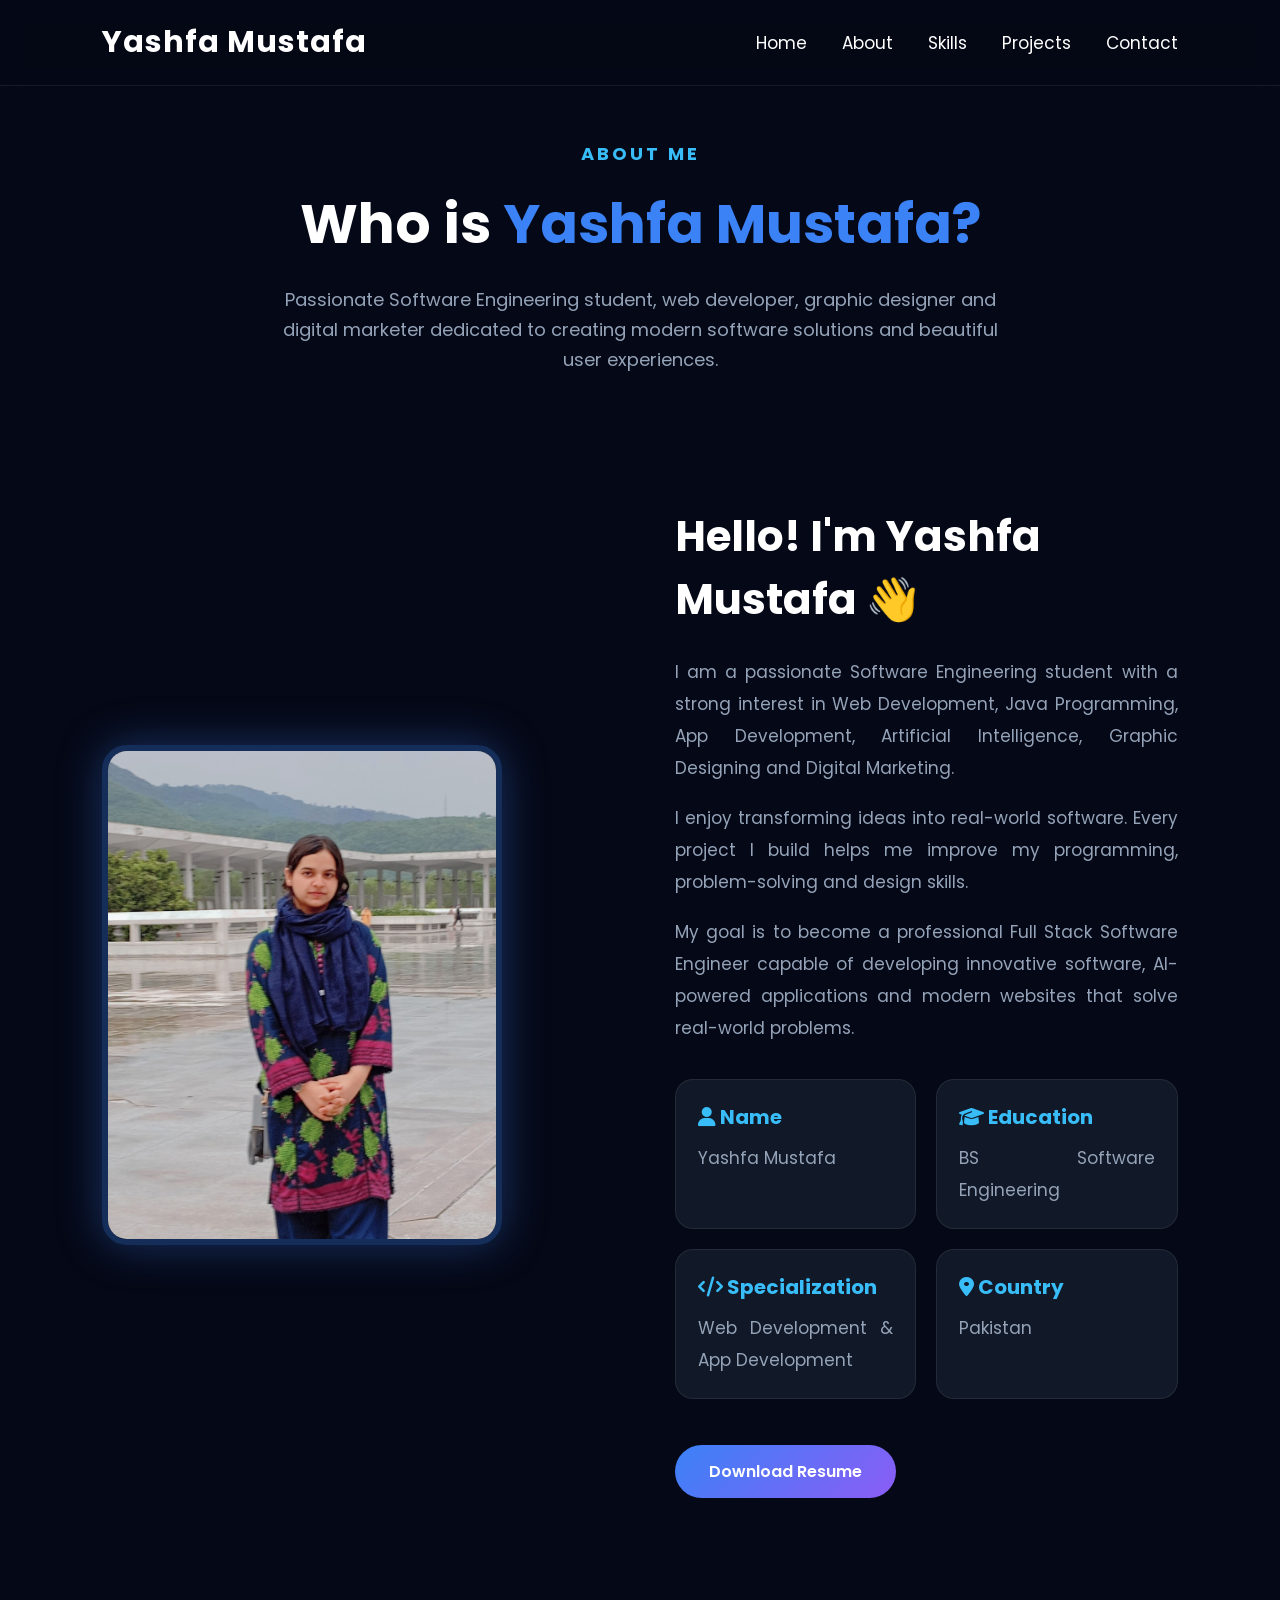
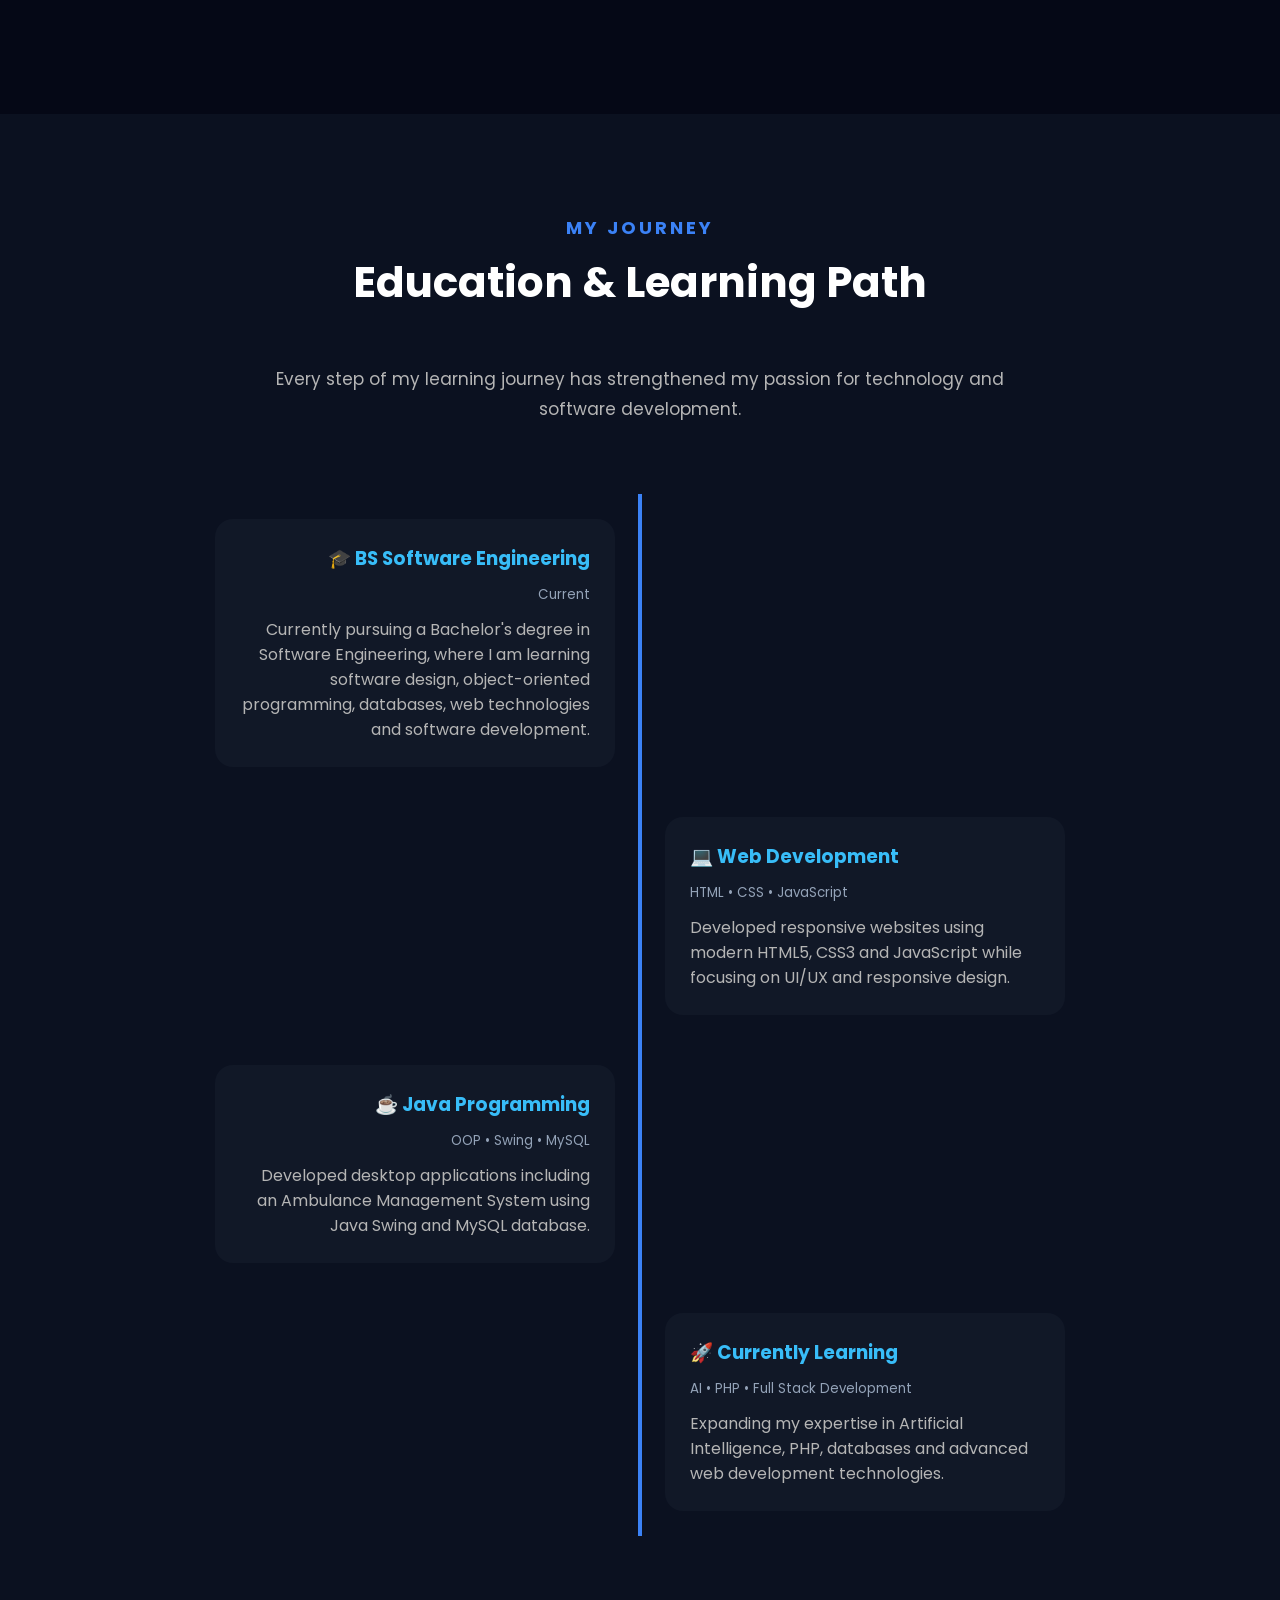
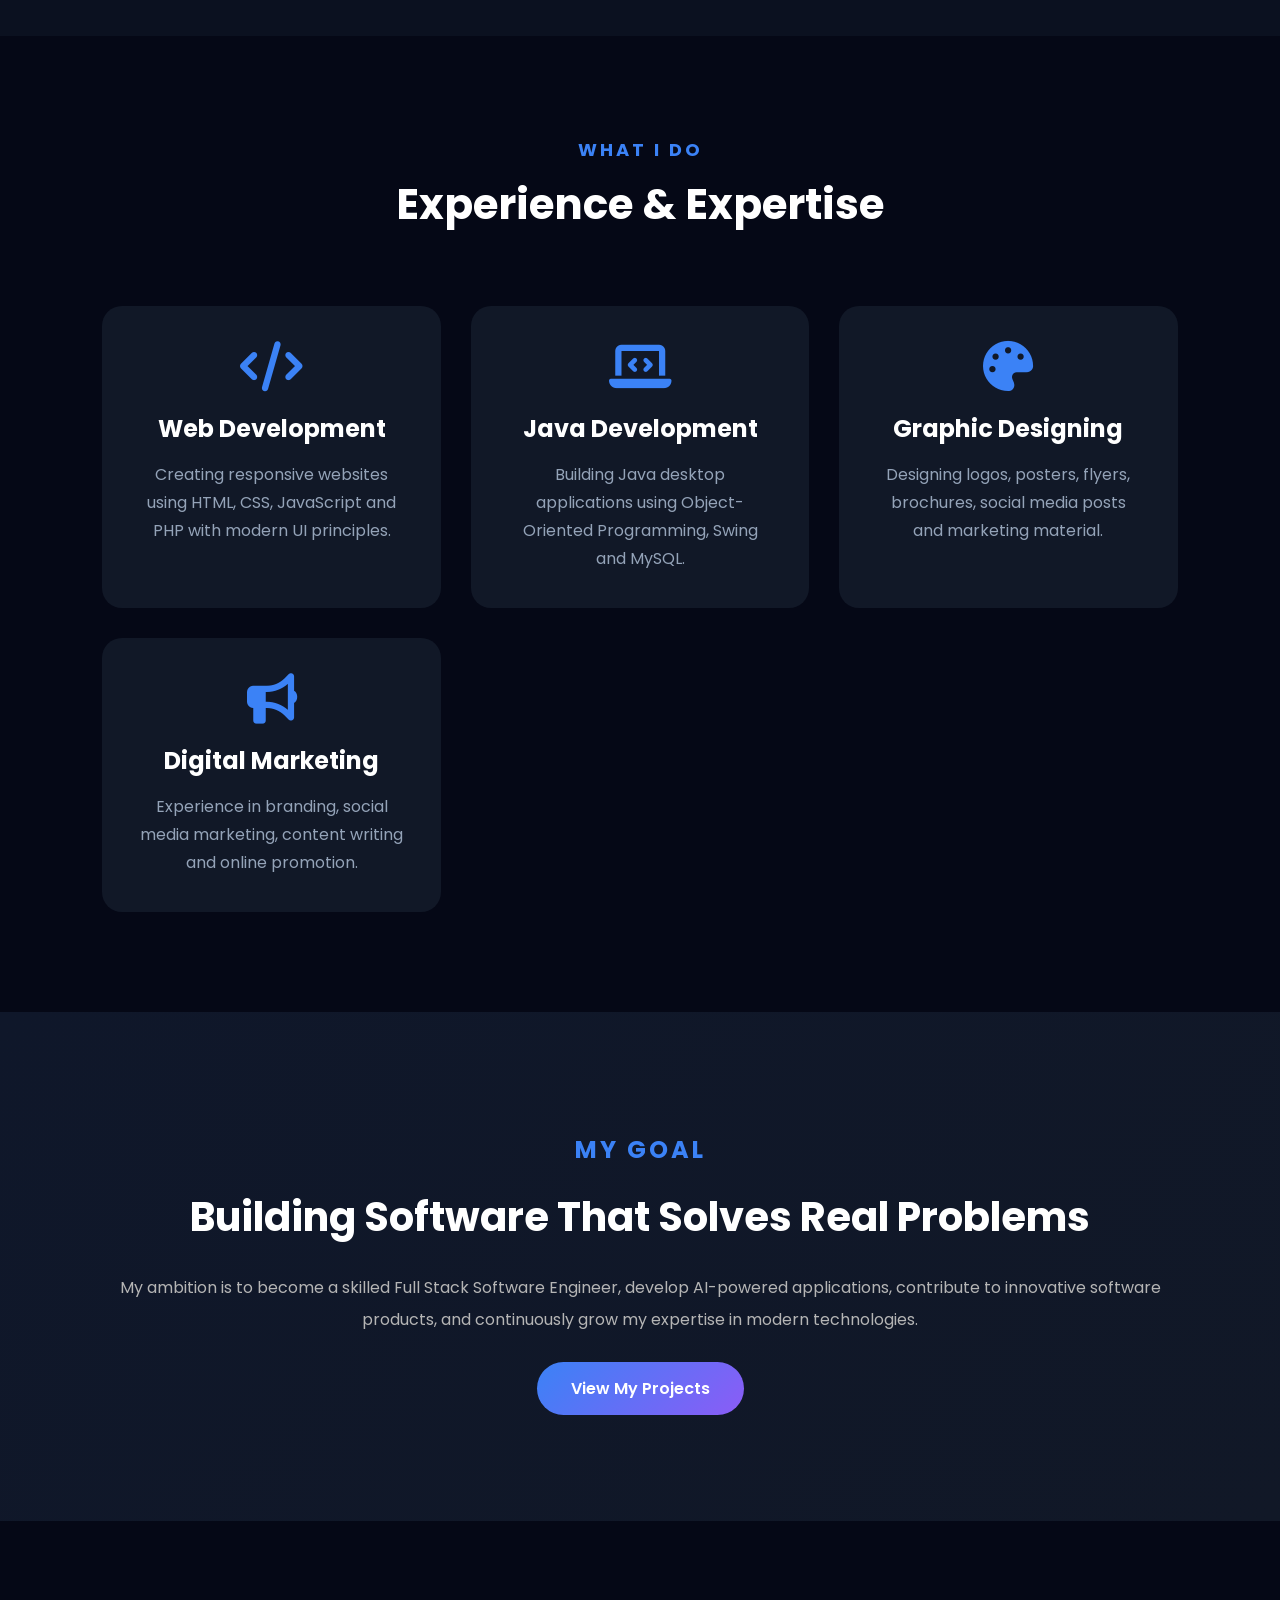
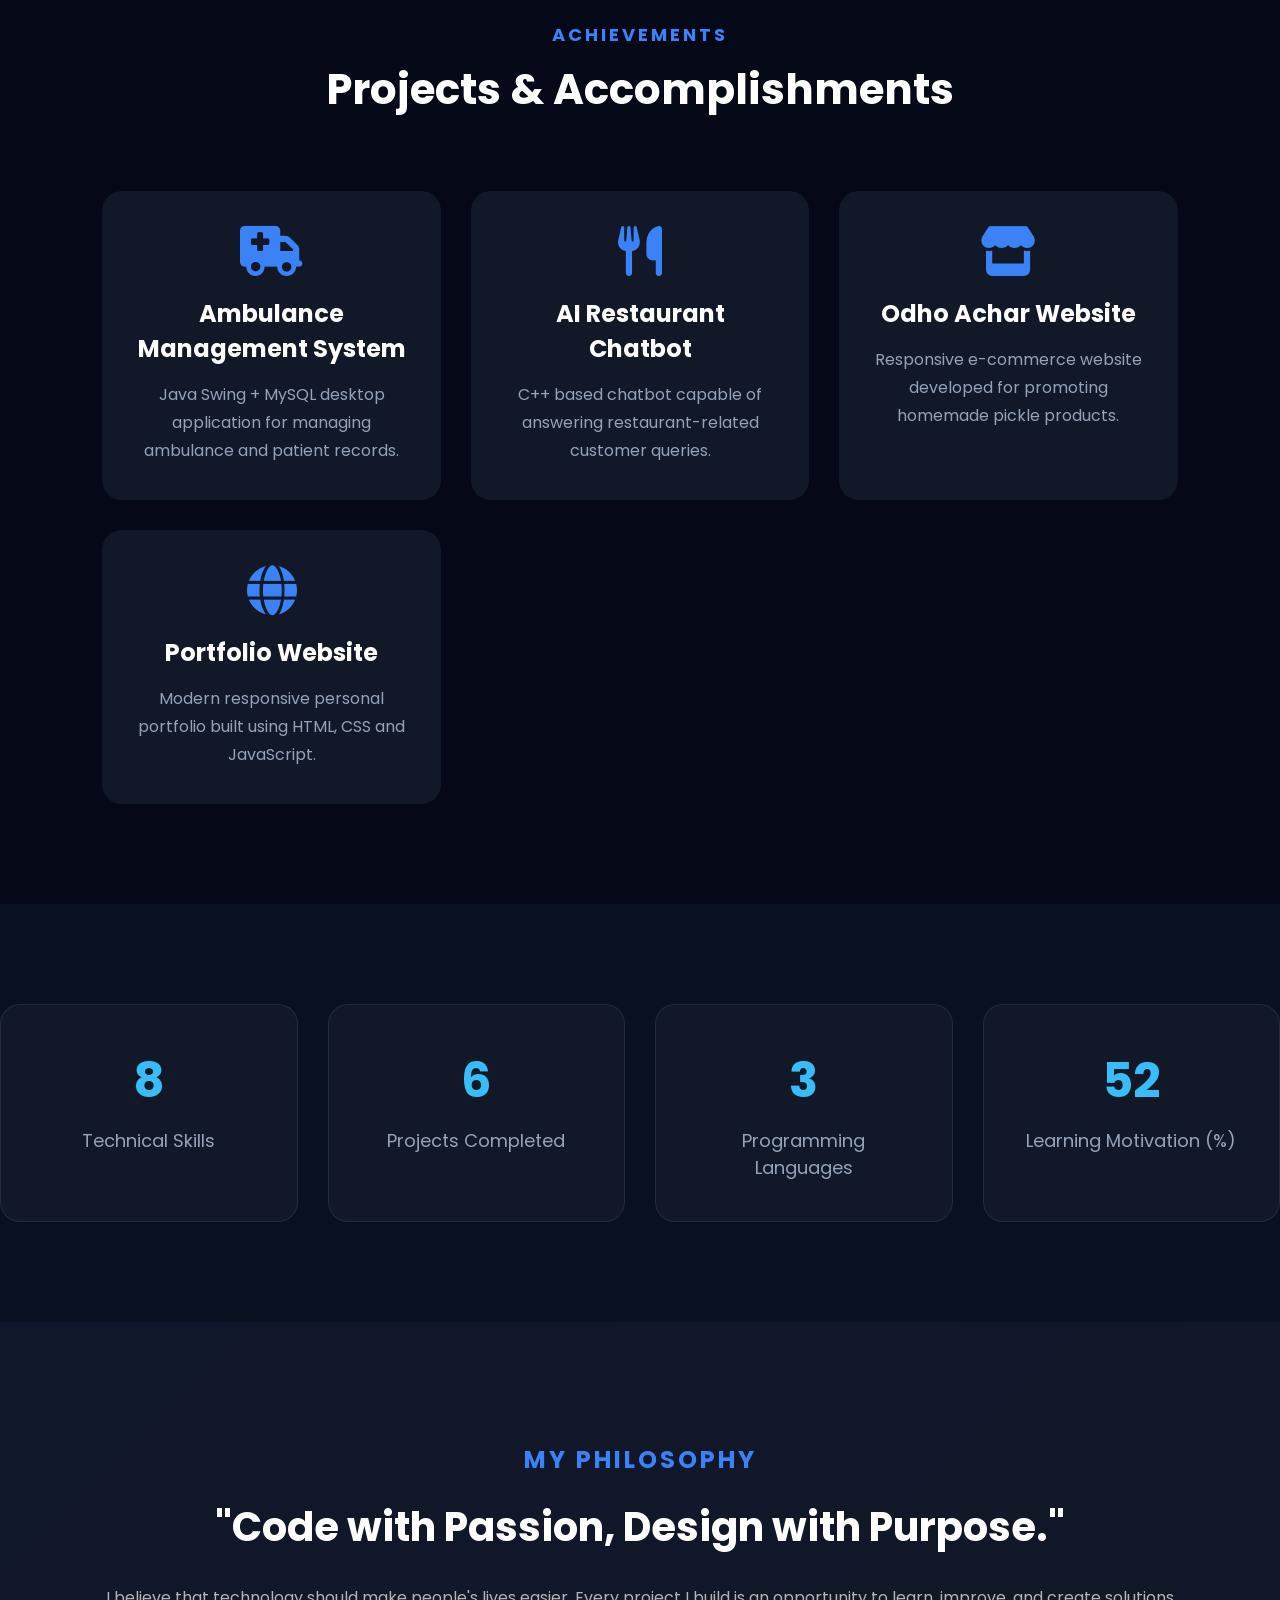
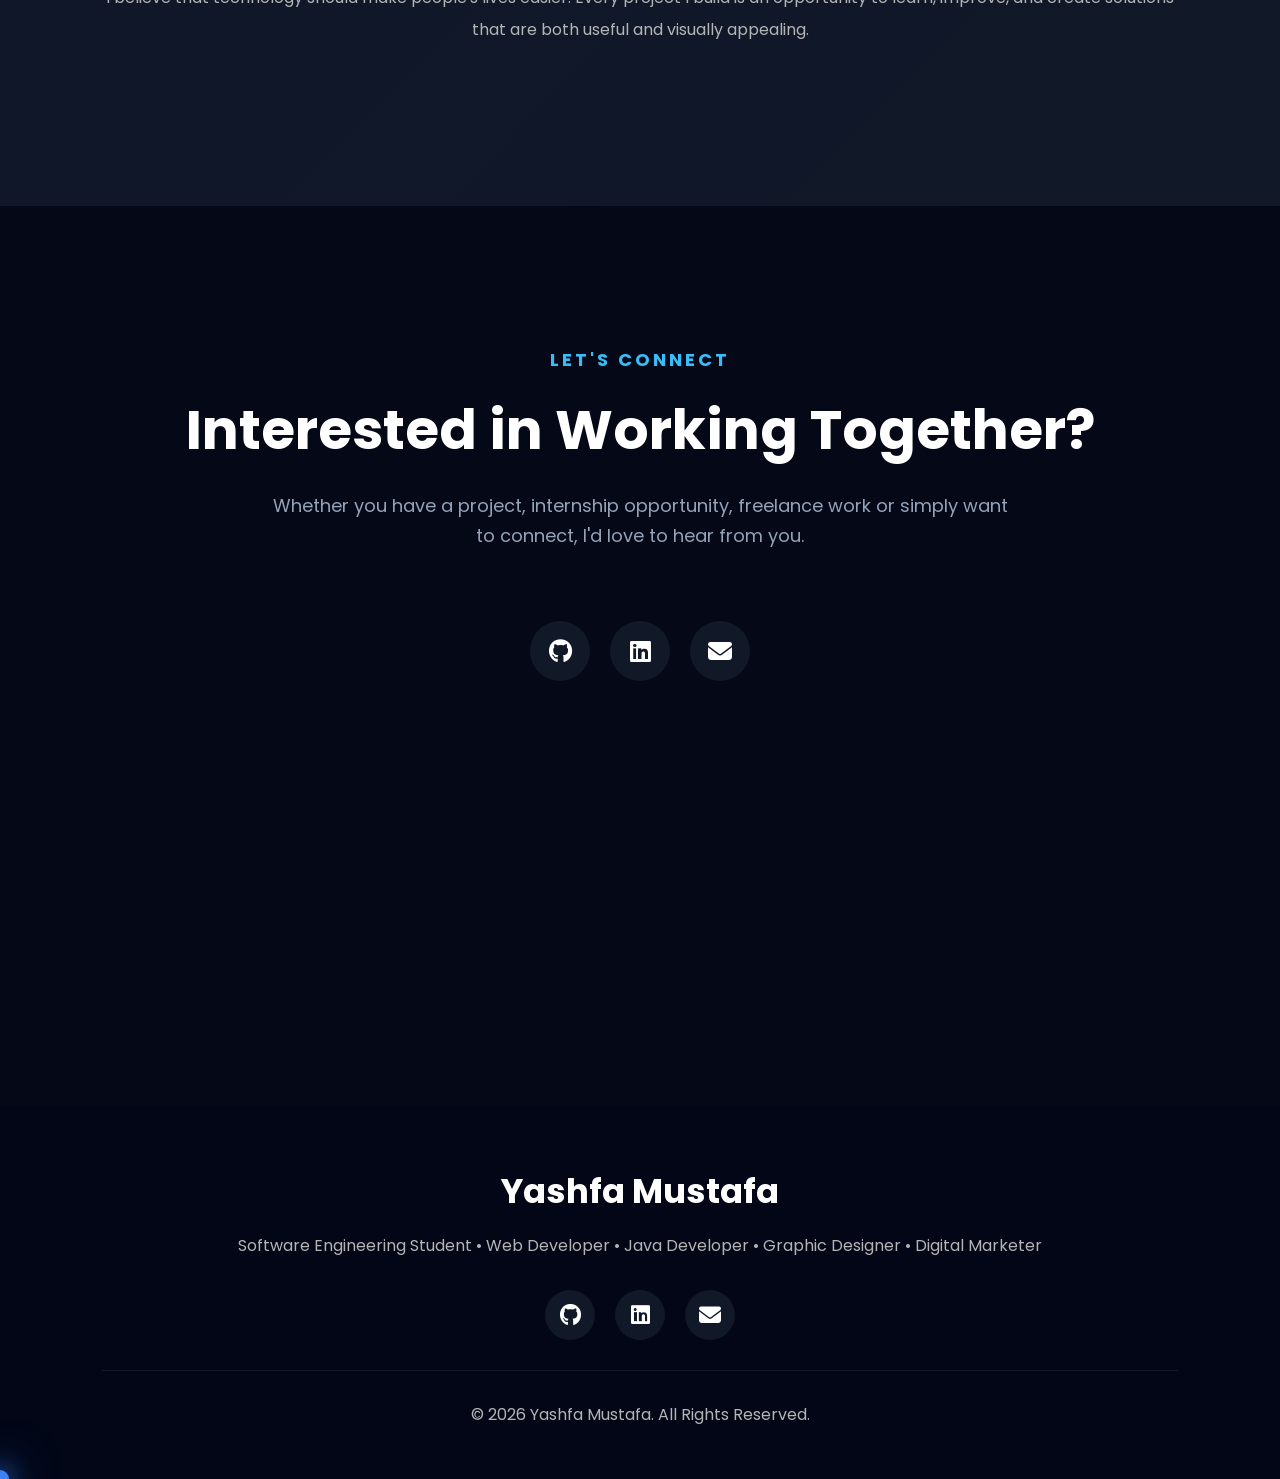
==== commit 5ca9642d: "Fix HTML formatting issues in about.html" ====
--- a/about.html
+++ b/about.html
@@ -531,7 +531,7 @@
 
             </a>
 
-            <a href="mailto:yashfamustaf04@gmail.com">
+            <a href="mailto:yashfamustafa04@gmail.com">
 
                 <i class="fas fa-envelope"></i>
 
@@ -572,7 +572,7 @@
 
                 </a>
 
-                <a href="mailto:yashfamustaf04@gmail.com">
+                <a href="mailto:yashfamustafa04@gmail.com">
 
                     <i class="fas fa-envelope"></i>
 
@@ -598,4 +598,4 @@
 
 </body>
 
-</html>+</html>
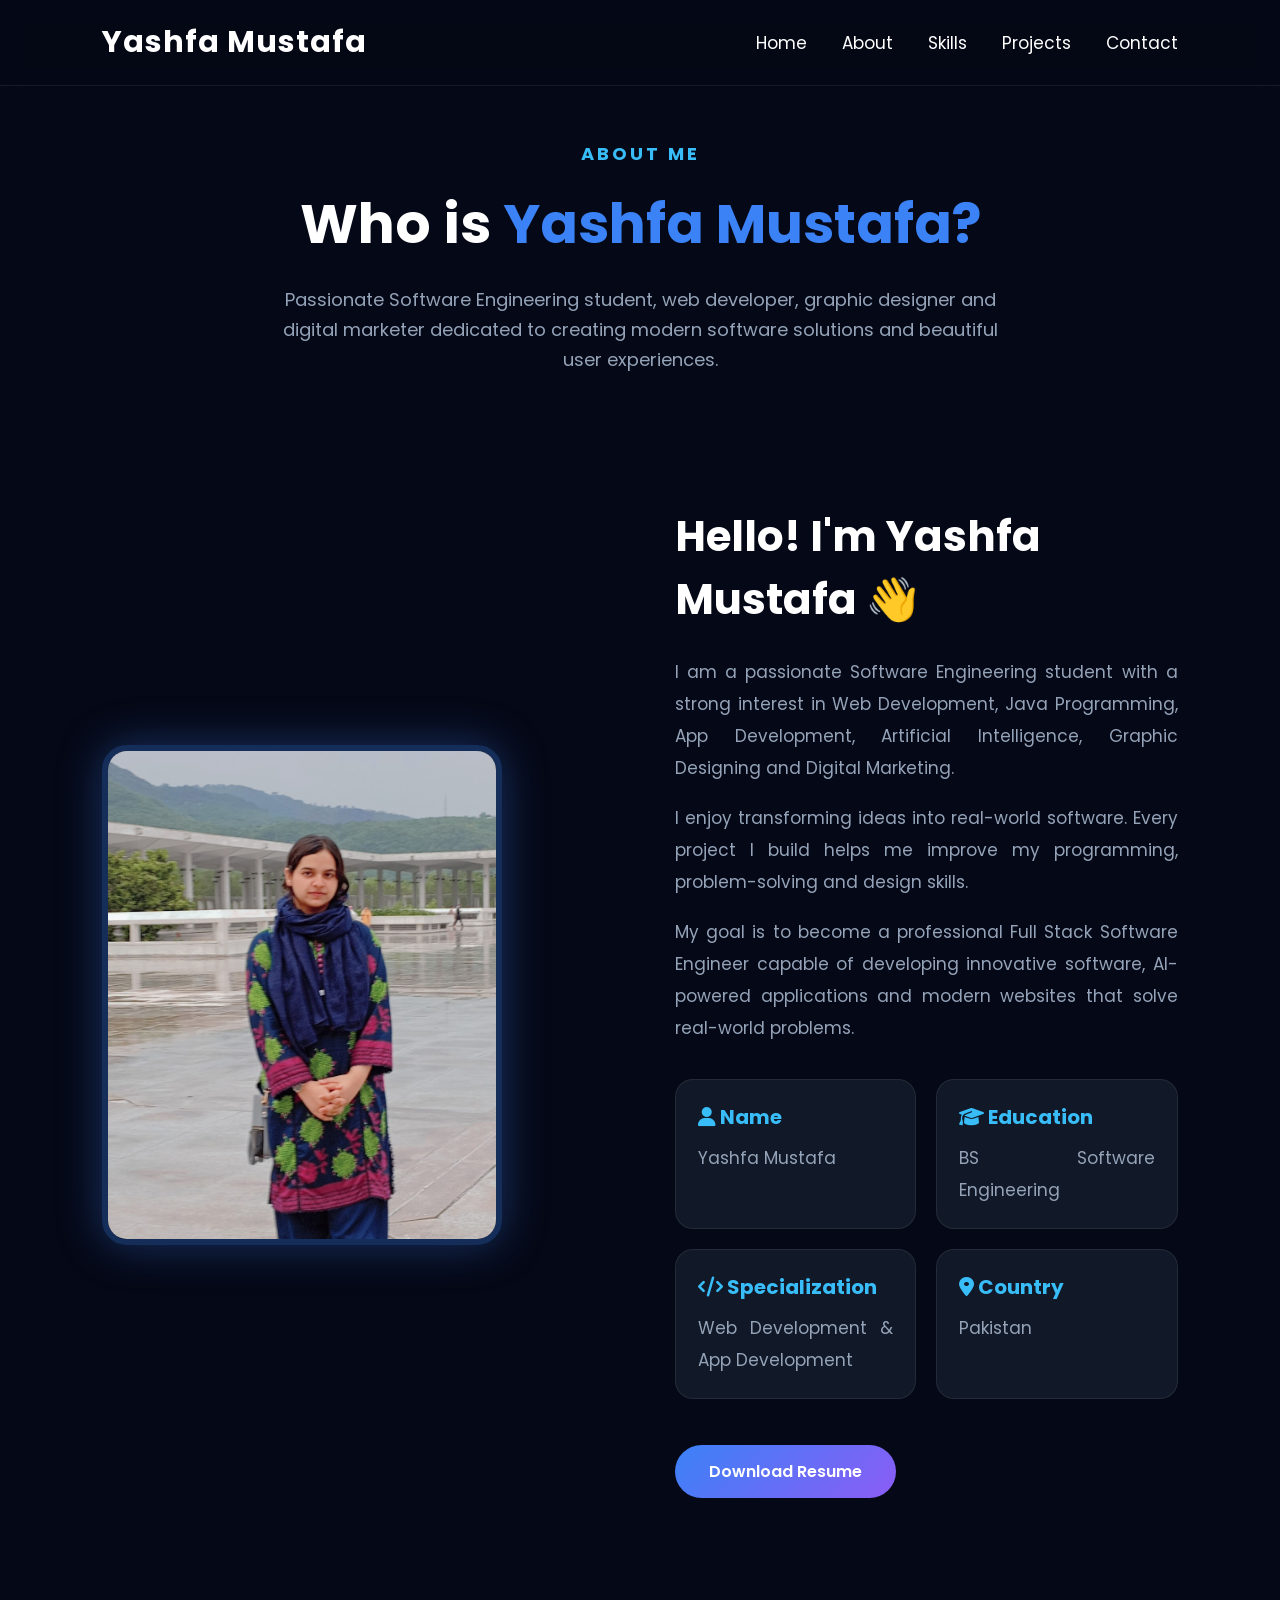
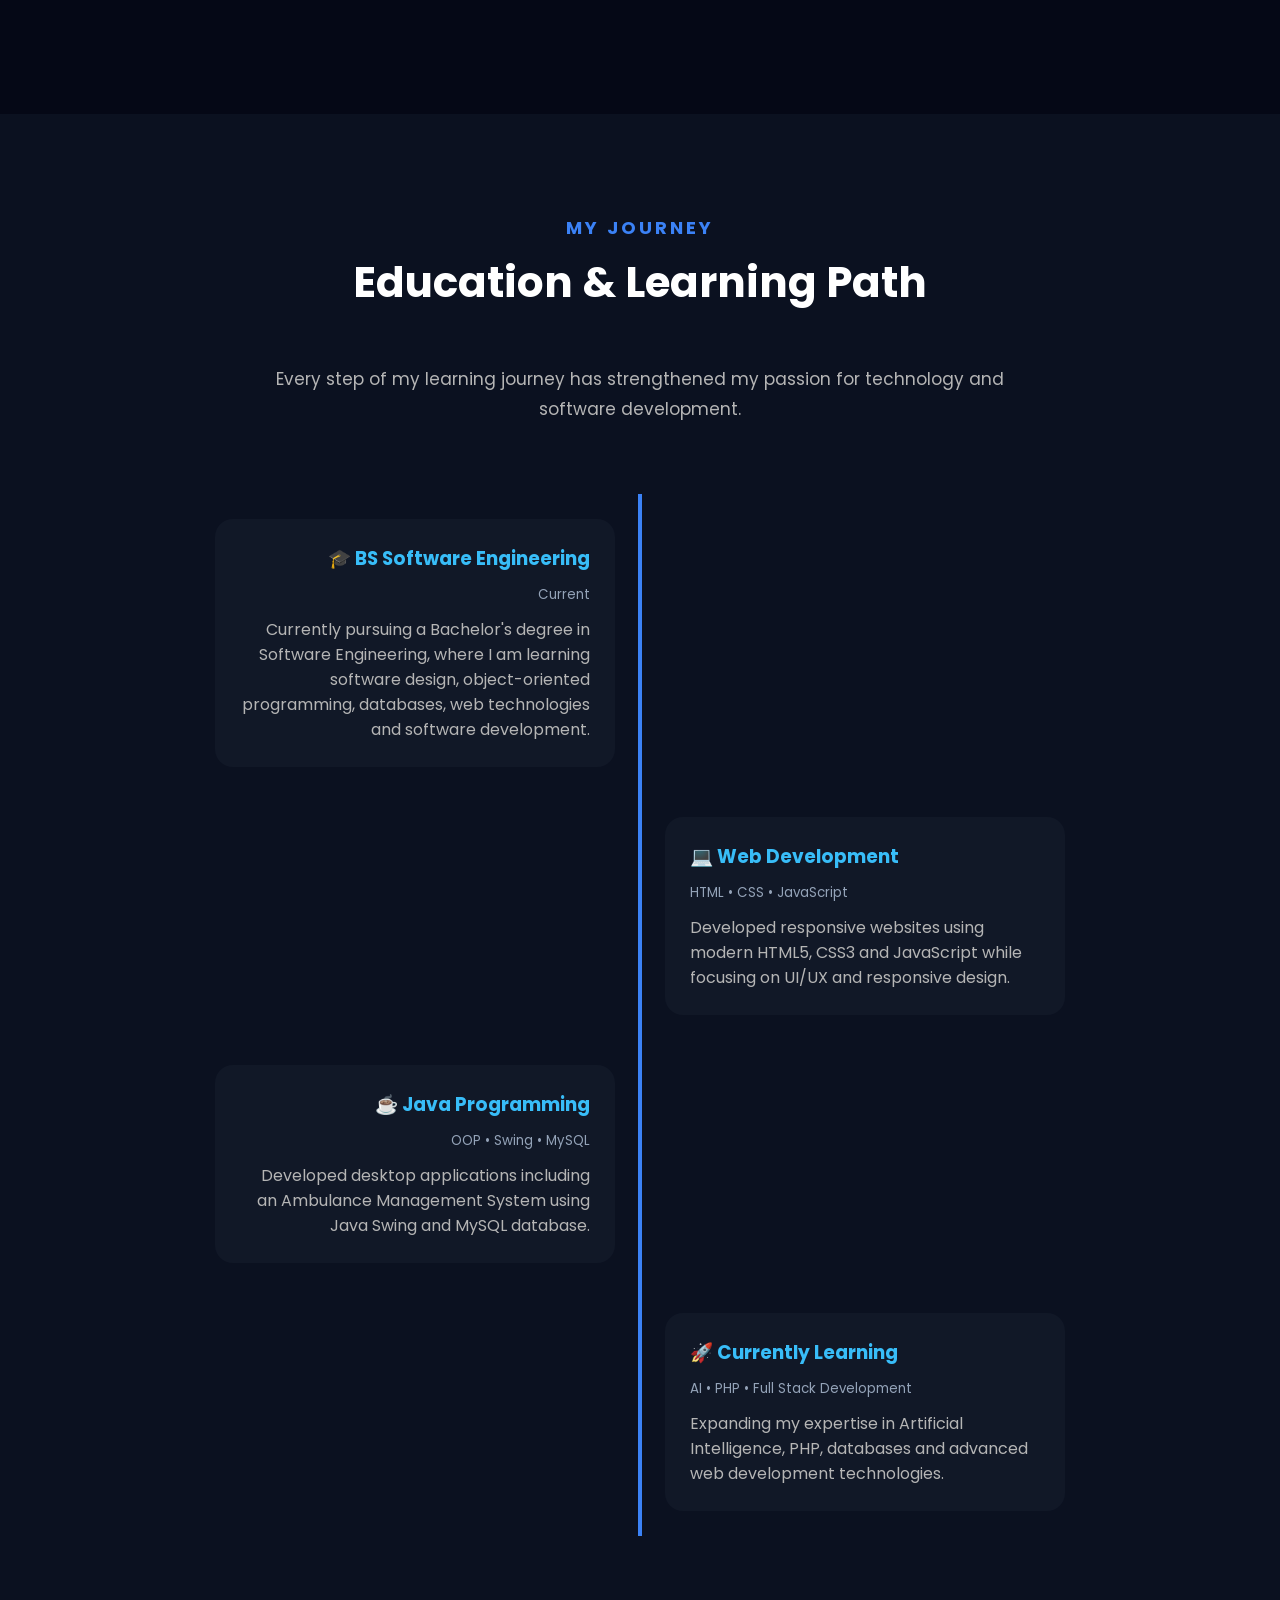
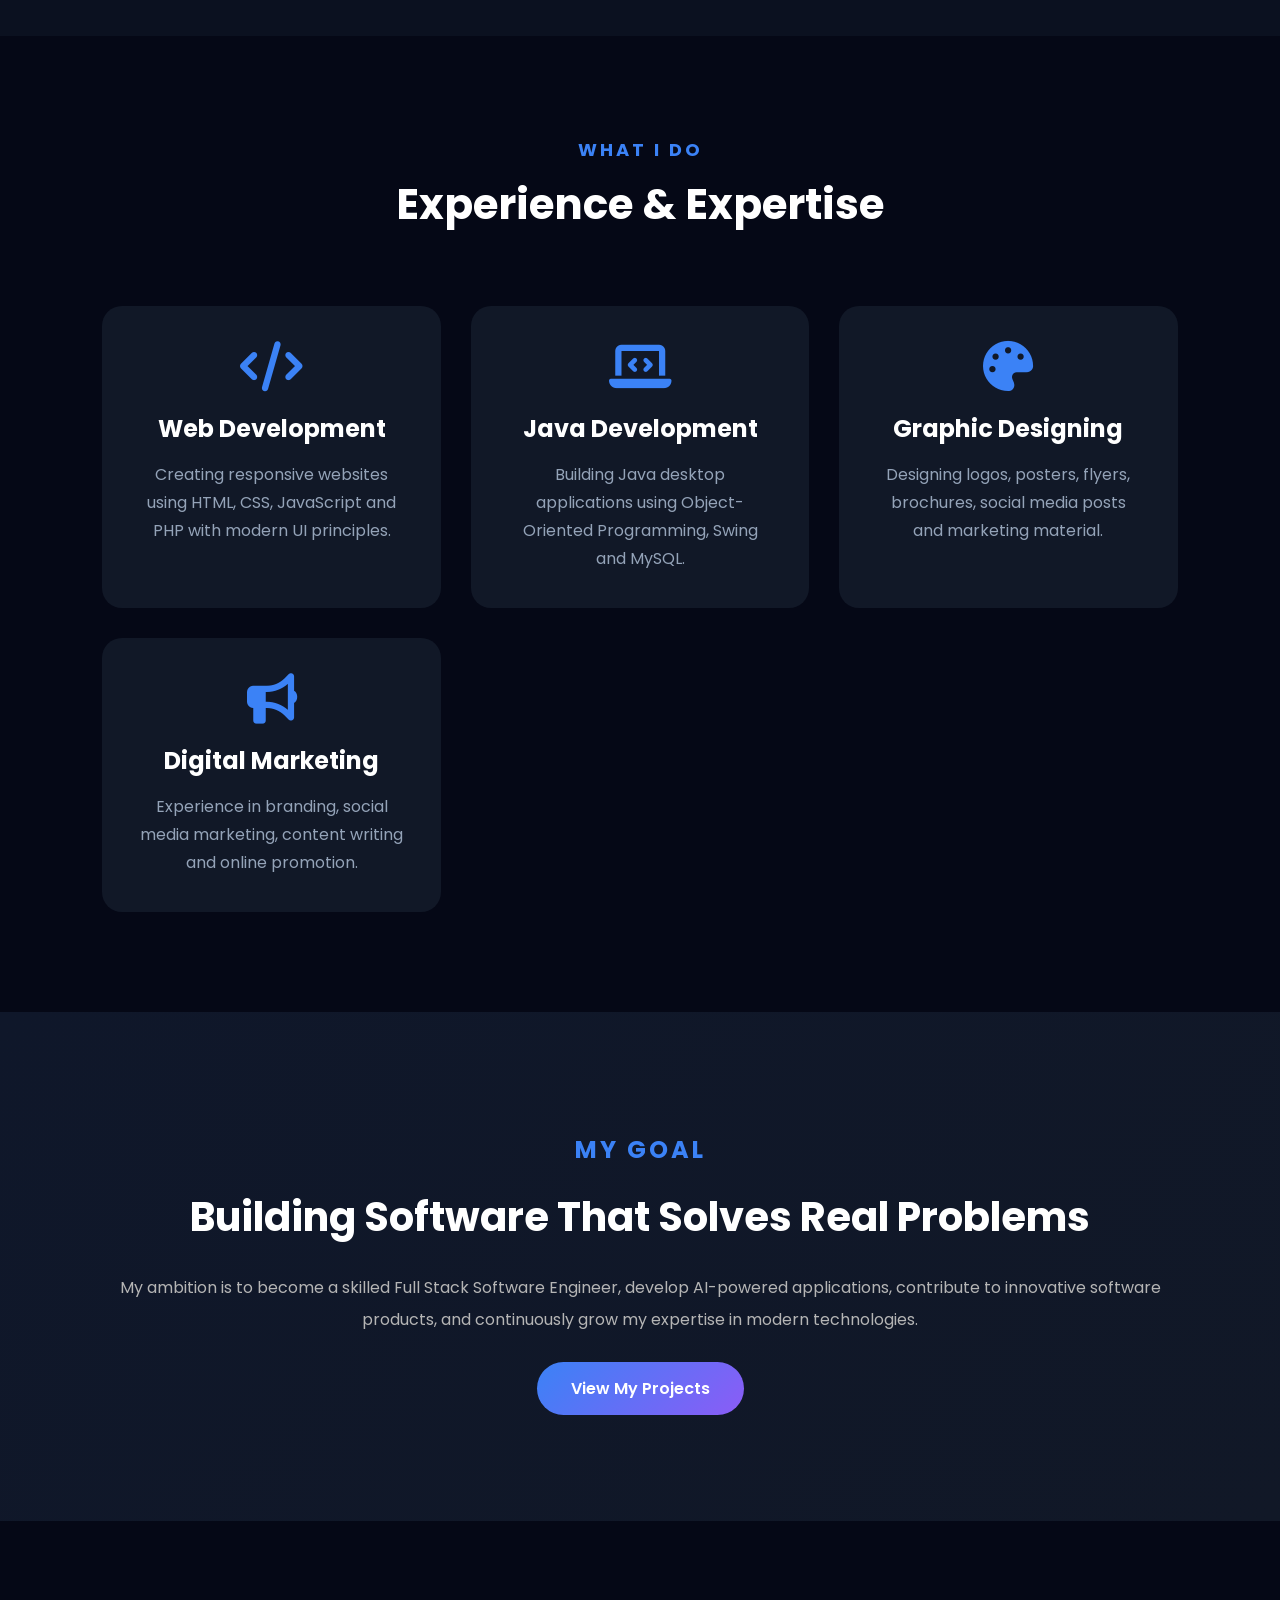
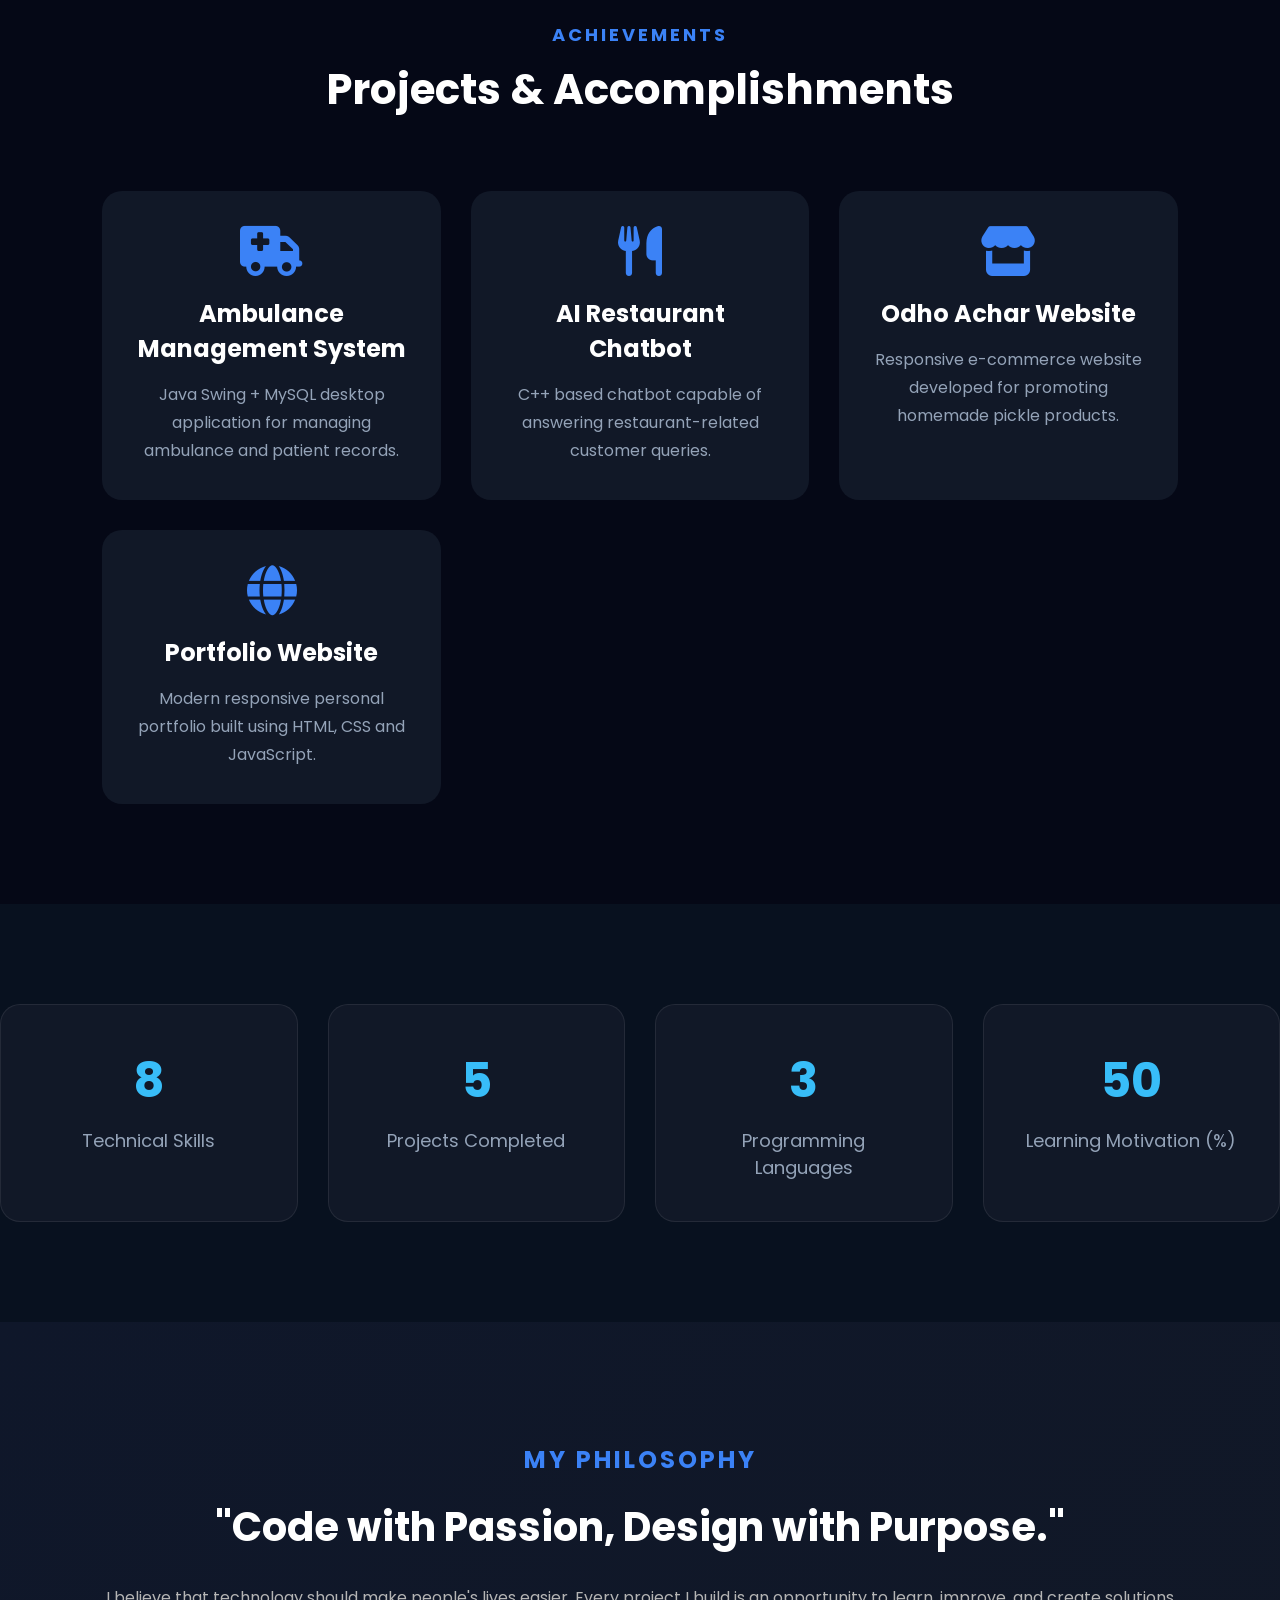
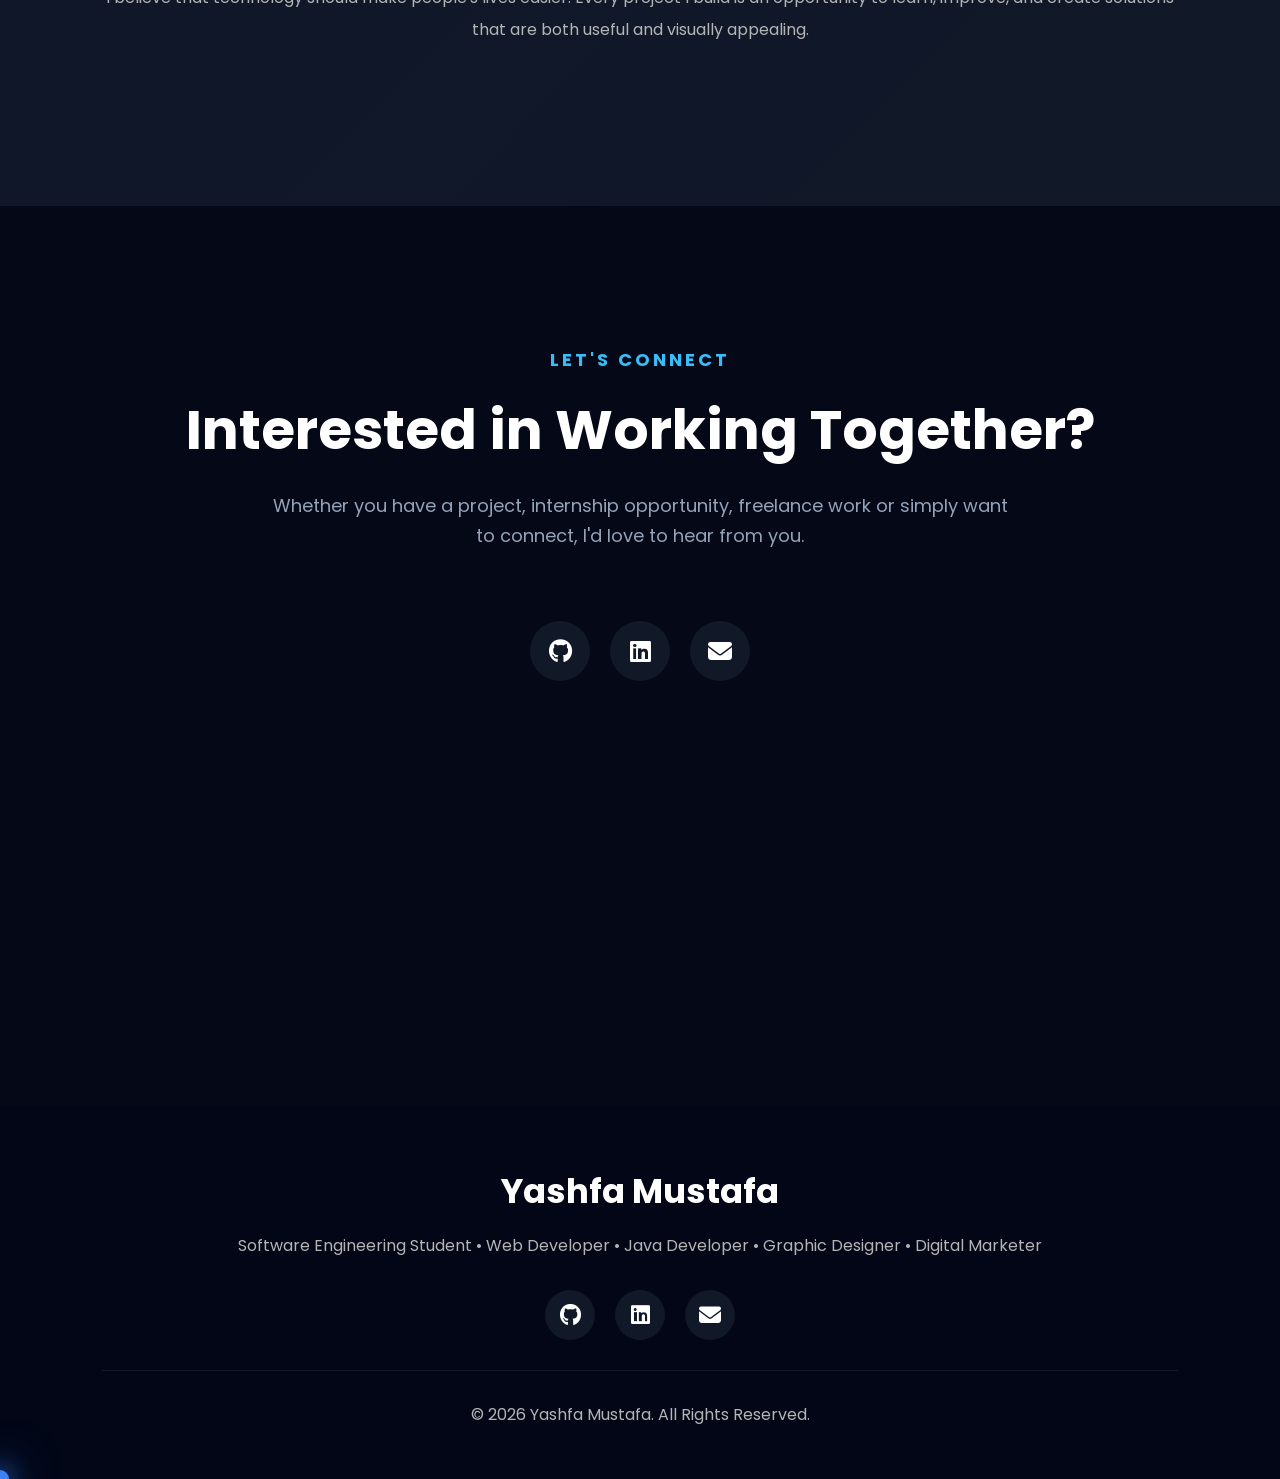
==== commit ad899942: "Fix HTML formatting and structure in about.html" ====
--- a/about.html
+++ b/about.html
@@ -8,6 +8,7 @@
     <meta name="viewport" content="width=device-width, initial-scale=1.0">
 
     <title>About | Yashfa Mustafa</title>
+    
 
     <link rel="stylesheet" href="style.css">
 
